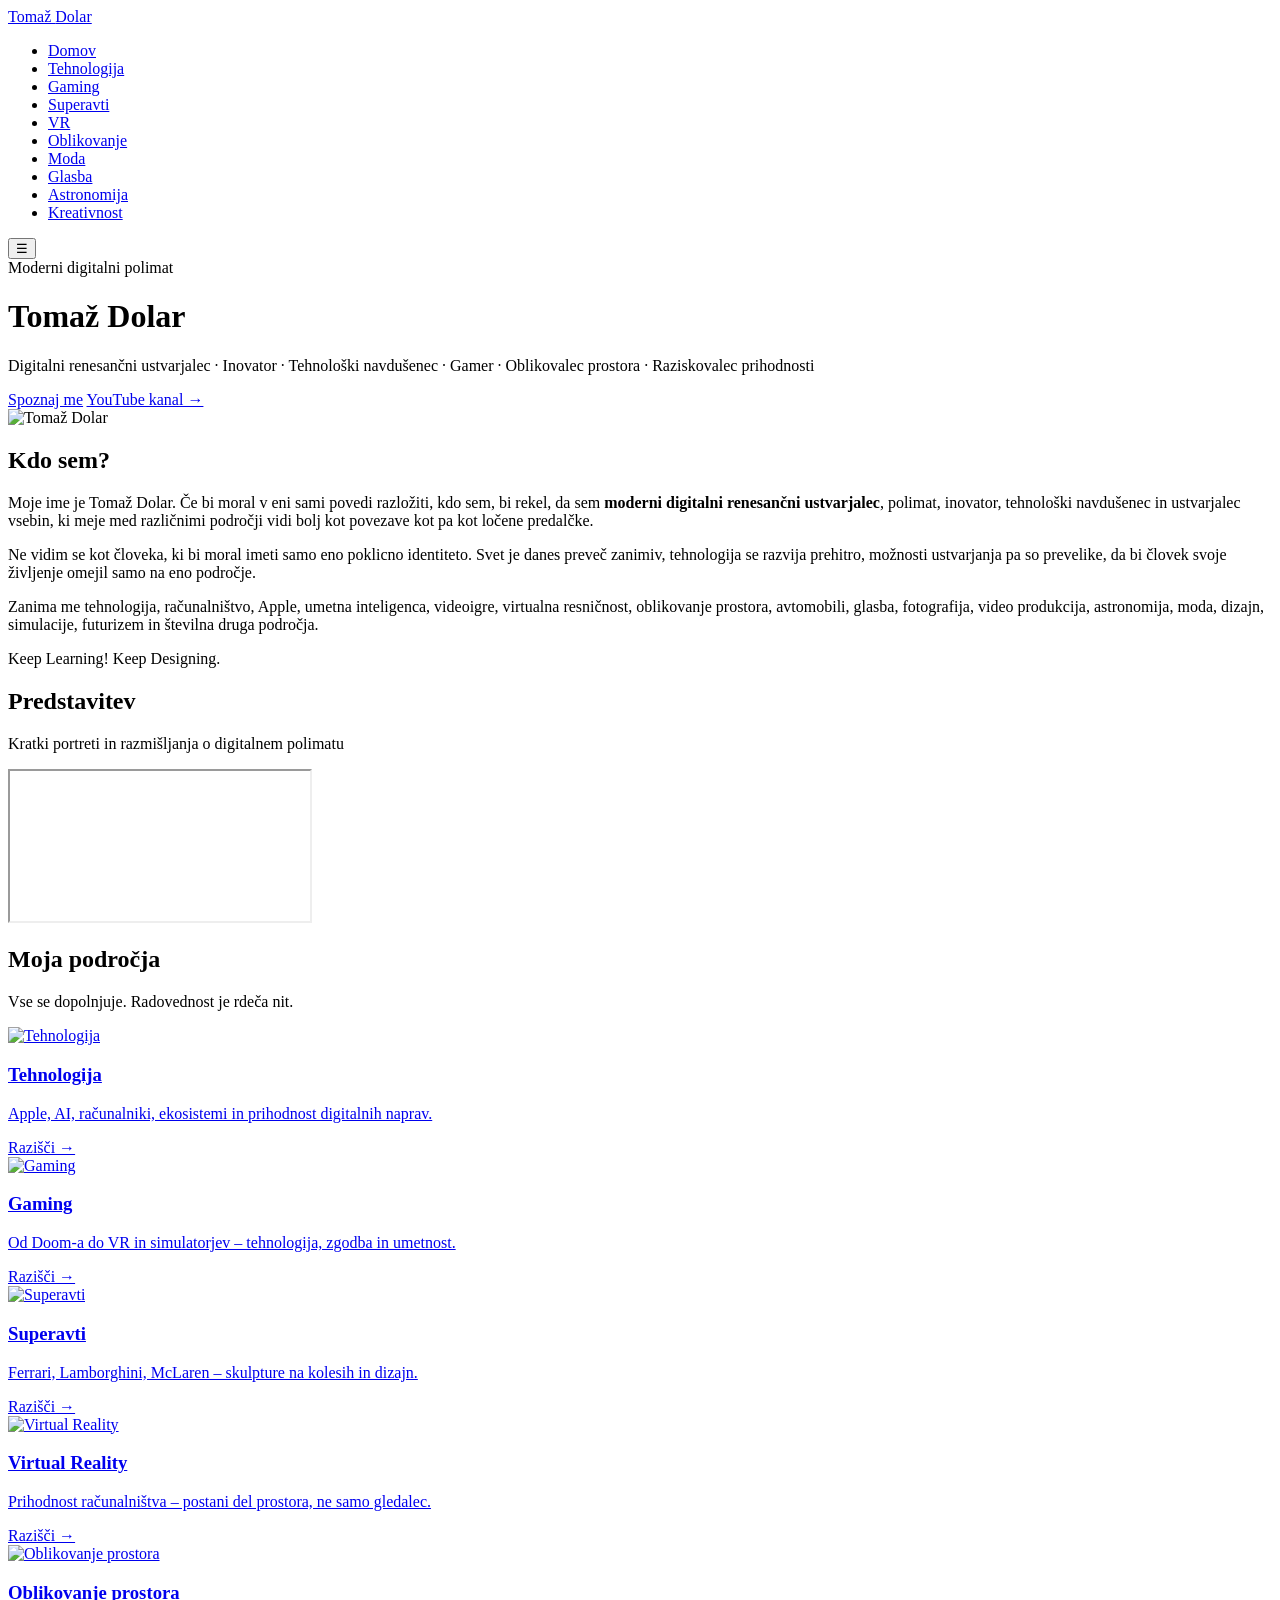
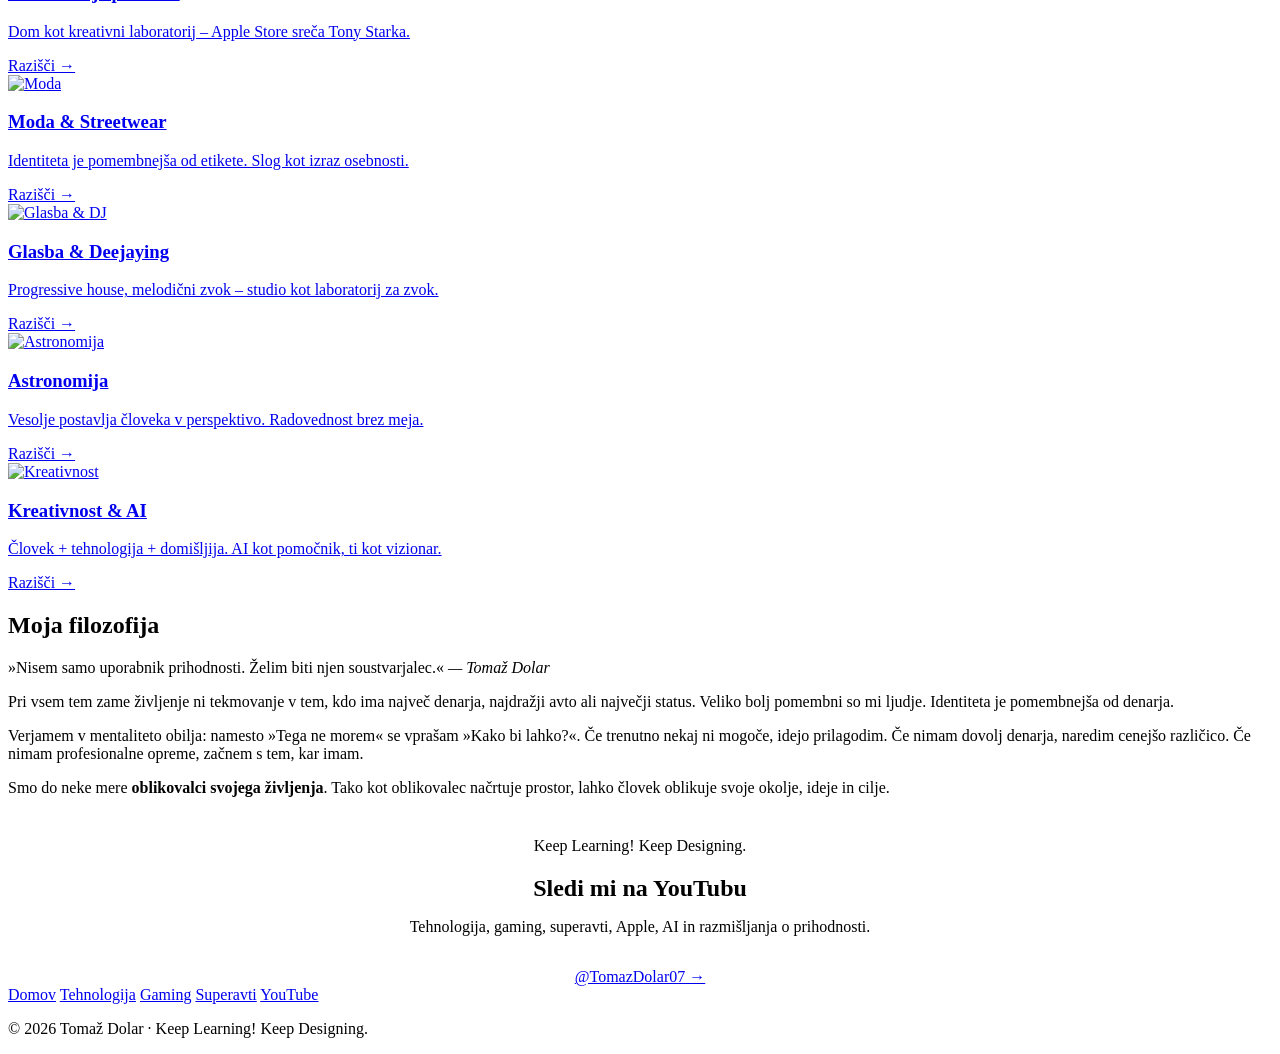
==== index.html @ 89d88f01 "Add website: index, CSS, JS, tehnologija, gaming, superavti pages" ====
<!DOCTYPE html>
<html lang="sl">
<head>
  <meta charset="UTF-8">
  <meta name="viewport" content="width=device-width, initial-scale=1.0">
  <title>Tomaž Dolar – Moderni digitalni renesančni ustvarjalec</title>
  <meta name="description" content="Tomaž Dolar – polimat, inovator, ustvarjalec vsebin, tehnološki navdušenec. Keep Learning! Keep Designing.">
  <link rel="stylesheet" href="css/style.css">
</head>
<body>
  <div class="bg-animated"></div>

  <nav class="nav">
    <a href="index.html" class="nav-logo">Tomaž <span>Dolar</span></a>
    <ul class="nav-links">
      <li><a href="index.html" class="active">Domov</a></li>
      <li><a href="pages/tehnologija.html">Tehnologija</a></li>
      <li><a href="pages/gaming.html">Gaming</a></li>
      <li><a href="pages/superavti.html">Superavti</a></li>
      <li><a href="pages/virtual-reality.html">VR</a></li>
      <li><a href="pages/oblikovanje.html">Oblikovanje</a></li>
      <li><a href="pages/moda.html">Moda</a></li>
      <li><a href="pages/glasba.html">Glasba</a></li>
      <li><a href="pages/astronomy.html">Astronomija</a></li>
      <li><a href="pages/kreativnost.html">Kreativnost</a></li>
    </ul>
    <button class="nav-toggle" aria-label="Meni">☰</button>
  </nav>

  <header class="hero">
    <div class="hero-badge">Moderni digitalni polimat</div>
    <h1>Tomaž <span class="gradient">Dolar</span></h1>
    <p class="hero-subtitle">
      Digitalni renesančni ustvarjalec · Inovator · Tehnološki navdušenec · Gamer · Oblikovalec prostora · Raziskovalec prihodnosti
    </p>
    <div class="hero-cta">
      <a href="#o-meni" class="btn btn-primary">Spoznaj me</a>
      <a href="https://www.youtube.com/@TomazDolar07" target="_blank" rel="noopener" class="btn btn-secondary">YouTube kanal →</a>
    </div>
  </header>

  <section class="section" id="o-meni">
    <div class="about-grid reveal">
      <div class="about-img-wrap">
        <img src="images/tomaz-dolar.jpg" alt="Tomaž Dolar" loading="lazy">
      </div>
      <div class="about-content">
        <h2>Kdo sem?</h2>
        <p>Moje ime je Tomaž Dolar. Če bi moral v eni sami povedi razložiti, kdo sem, bi rekel, da sem <strong>moderni digitalni renesančni ustvarjalec</strong>, polimat, inovator, tehnološki navdušenec in ustvarjalec vsebin, ki meje med različnimi področji vidi bolj kot povezave kot pa kot ločene predalčke.</p>
        <p>Ne vidim se kot človeka, ki bi moral imeti samo eno poklicno identiteto. Svet je danes preveč zanimiv, tehnologija se razvija prehitro, možnosti ustvarjanja pa so prevelike, da bi človek svoje življenje omejil samo na eno področje.</p>
        <p>Zanima me tehnologija, računalništvo, Apple, umetna inteligenca, videoigre, virtualna resničnost, oblikovanje prostora, avtomobili, glasba, fotografija, video produkcija, astronomija, moda, dizajn, simulacije, futurizem in številna druga področja.</p>
        <p class="motto">Keep Learning! Keep Designing.</p>
      </div>
    </div>
  </section>

  <section class="video-section reveal">
    <div class="section-header">
      <h2>Predstavitev</h2>
      <p>Kratki portreti in razmišljanja o digitalnem polimatu</p>
    </div>
    <div class="video-wrapper">
      <iframe src="https://www.youtube.com/embed/s7v5PznMZFY" title="Tomaž Dolar: Moderni digitalni polimat" allowfullscreen allow="accelerometer; autoplay; clipboard-write; encrypted-media; gyroscope; picture-in-picture"></iframe>
    </div>
  </section>

  <section class="section">
    <div class="section-header reveal">
      <h2>Moja področja</h2>
      <p>Vse se dopolnjuje. Radovednost je rdeča nit.</p>
    </div>
    <div class="cards-grid">
      <a href="pages/tehnologija.html" class="card reveal">
        <img class="card-img" src="https://images.unsplash.com/photo-1518770660439-4636190af475?w=600&q=80" alt="Tehnologija">
        <div class="card-body">
          <h3>Tehnologija</h3>
          <p>Apple, AI, računalniki, ekosistemi in prihodnost digitalnih naprav.</p>
          <span class="card-link">Razišči →</span>
        </div>
      </a>
      <a href="pages/gaming.html" class="card reveal">
        <img class="card-img" src="https://images.unsplash.com/photo-1542751371-adc38448a05e?w=600&q=80" alt="Gaming">
        <div class="card-body">
          <h3>Gaming</h3>
          <p>Od Doom-a do VR in simulatorjev – tehnologija, zgodba in umetnost.</p>
          <span class="card-link">Razišči →</span>
        </div>
      </a>
      <a href="pages/superavti.html" class="card reveal">
        <img class="card-img" src="https://images.unsplash.com/photo-1544636331-e26879cd4d9b?w=600&q=80" alt="Superavti">
        <div class="card-body">
          <h3>Superavti</h3>
          <p>Ferrari, Lamborghini, McLaren – skulpture na kolesih in dizajn.</p>
          <span class="card-link">Razišči →</span>
        </div>
      </a>
      <a href="pages/virtual-reality.html" class="card reveal">
        <img class="card-img" src="https://images.unsplash.com/photo-1622979135225-d2ba269cf1ac?w=600&q=80" alt="Virtual Reality">
        <div class="card-body">
          <h3>Virtual Reality</h3>
          <p>Prihodnost računalništva – postani del prostora, ne samo gledalec.</p>
          <span class="card-link">Razišči →</span>
        </div>
      </a>
      <a href="pages/oblikovanje.html" class="card reveal">
        <img class="card-img" src="https://images.unsplash.com/photo-1618221195710-dd6b41faaea6?w=600&q=80" alt="Oblikovanje prostora">
        <div class="card-body">
          <h3>Oblikovanje prostora</h3>
          <p>Dom kot kreativni laboratorij – Apple Store sreča Tony Starka.</p>
          <span class="card-link">Razišči →</span>
        </div>
      </a>
      <a href="pages/moda.html" class="card reveal">
        <img class="card-img" src="https://images.unsplash.com/photo-1445205170230-053b83016050?w=600&q=80" alt="Moda">
        <div class="card-body">
          <h3>Moda & Streetwear</h3>
          <p>Identiteta je pomembnejša od etikete. Slog kot izraz osebnosti.</p>
          <span class="card-link">Razišči →</span>
        </div>
      </a>
      <a href="pages/glasba.html" class="card reveal">
        <img class="card-img" src="https://images.unsplash.com/photo-1571330735066-03aaa9429d89?w=600&q=80" alt="Glasba & DJ">
        <div class="card-body">
          <h3>Glasba & Deejaying</h3>
          <p>Progressive house, melodični zvok – studio kot laboratorij za zvok.</p>
          <span class="card-link">Razišči →</span>
        </div>
      </a>
      <a href="pages/astronomy.html" class="card reveal">
        <img class="card-img" src="https://images.unsplash.com/photo-1462331940025-496dfbfc7564?w=600&q=80" alt="Astronomija">
        <div class="card-body">
          <h3>Astronomija</h3>
          <p>Vesolje postavlja človeka v perspektivo. Radovednost brez meja.</p>
          <span class="card-link">Razišči →</span>
        </div>
      </a>
      <a href="pages/kreativnost.html" class="card reveal">
        <img class="card-img" src="https://images.unsplash.com/photo-1558655146-d09347e92766?w=600&q=80" alt="Kreativnost">
        <div class="card-body">
          <h3>Kreativnost & AI</h3>
          <p>Človek + tehnologija + domišljija. AI kot pomočnik, ti kot vizionar.</p>
          <span class="card-link">Razišči →</span>
        </div>
      </a>
    </div>
  </section>

  <section class="section reveal">
    <div class="section-header">
      <h2>Moja filozofija</h2>
    </div>
    <div class="quote-block">
      »Nisem samo uporabnik prihodnosti. Želim biti njen soustvarjalec.«
      <cite>— Tomaž Dolar</cite>
    </div>
    <div class="content-block">
      <p>Pri vsem tem zame življenje ni tekmovanje v tem, kdo ima največ denarja, najdražji avto ali največji status. Veliko bolj pomembni so mi ljudje. Identiteta je pomembnejša od denarja.</p>
      <p>Verjamem v mentaliteto obilja: namesto »Tega ne morem« se vprašam »Kako bi lahko?«. Če trenutno nekaj ni mogoče, idejo prilagodim. Če nimam dovolj denarja, naredim cenejšo različico. Če nimam profesionalne opreme, začnem s tem, kar imam.</p>
      <p>Smo do neke mere <strong>oblikovalci svojega življenja</strong>. Tako kot oblikovalec načrtuje prostor, lahko človek oblikuje svoje okolje, ideje in cilje.</p>
      <p class="motto" style="text-align:center; margin-top:40px;">Keep Learning! Keep Designing.</p>
    </div>
  </section>

  <section class="section reveal" style="text-align:center;">
    <h2 style="margin-bottom:16px;">Sledi mi na YouTubu</h2>
    <p style="color:var(--text-secondary); margin-bottom:32px; max-width:500px; margin-left:auto; margin-right:auto;">Tehnologija, gaming, superavti, Apple, AI in razmišljanja o prihodnosti.</p>
    <a href="https://www.youtube.com/@TomazDolar07" target="_blank" rel="noopener" class="btn btn-primary">@TomazDolar07 →</a>
  </section>

  <footer class="footer">
    <div class="footer-links">
      <a href="index.html">Domov</a>
      <a href="pages/tehnologija.html">Tehnologija</a>
      <a href="pages/gaming.html">Gaming</a>
      <a href="pages/superavti.html">Superavti</a>
      <a href="https://www.youtube.com/@TomazDolar07" target="_blank">YouTube</a>
    </div>
    <p>© 2026 Tomaž Dolar · Keep Learning! Keep Designing.</p>
  </footer>

  <script src="js/main.js"></script>
</body>
</html>
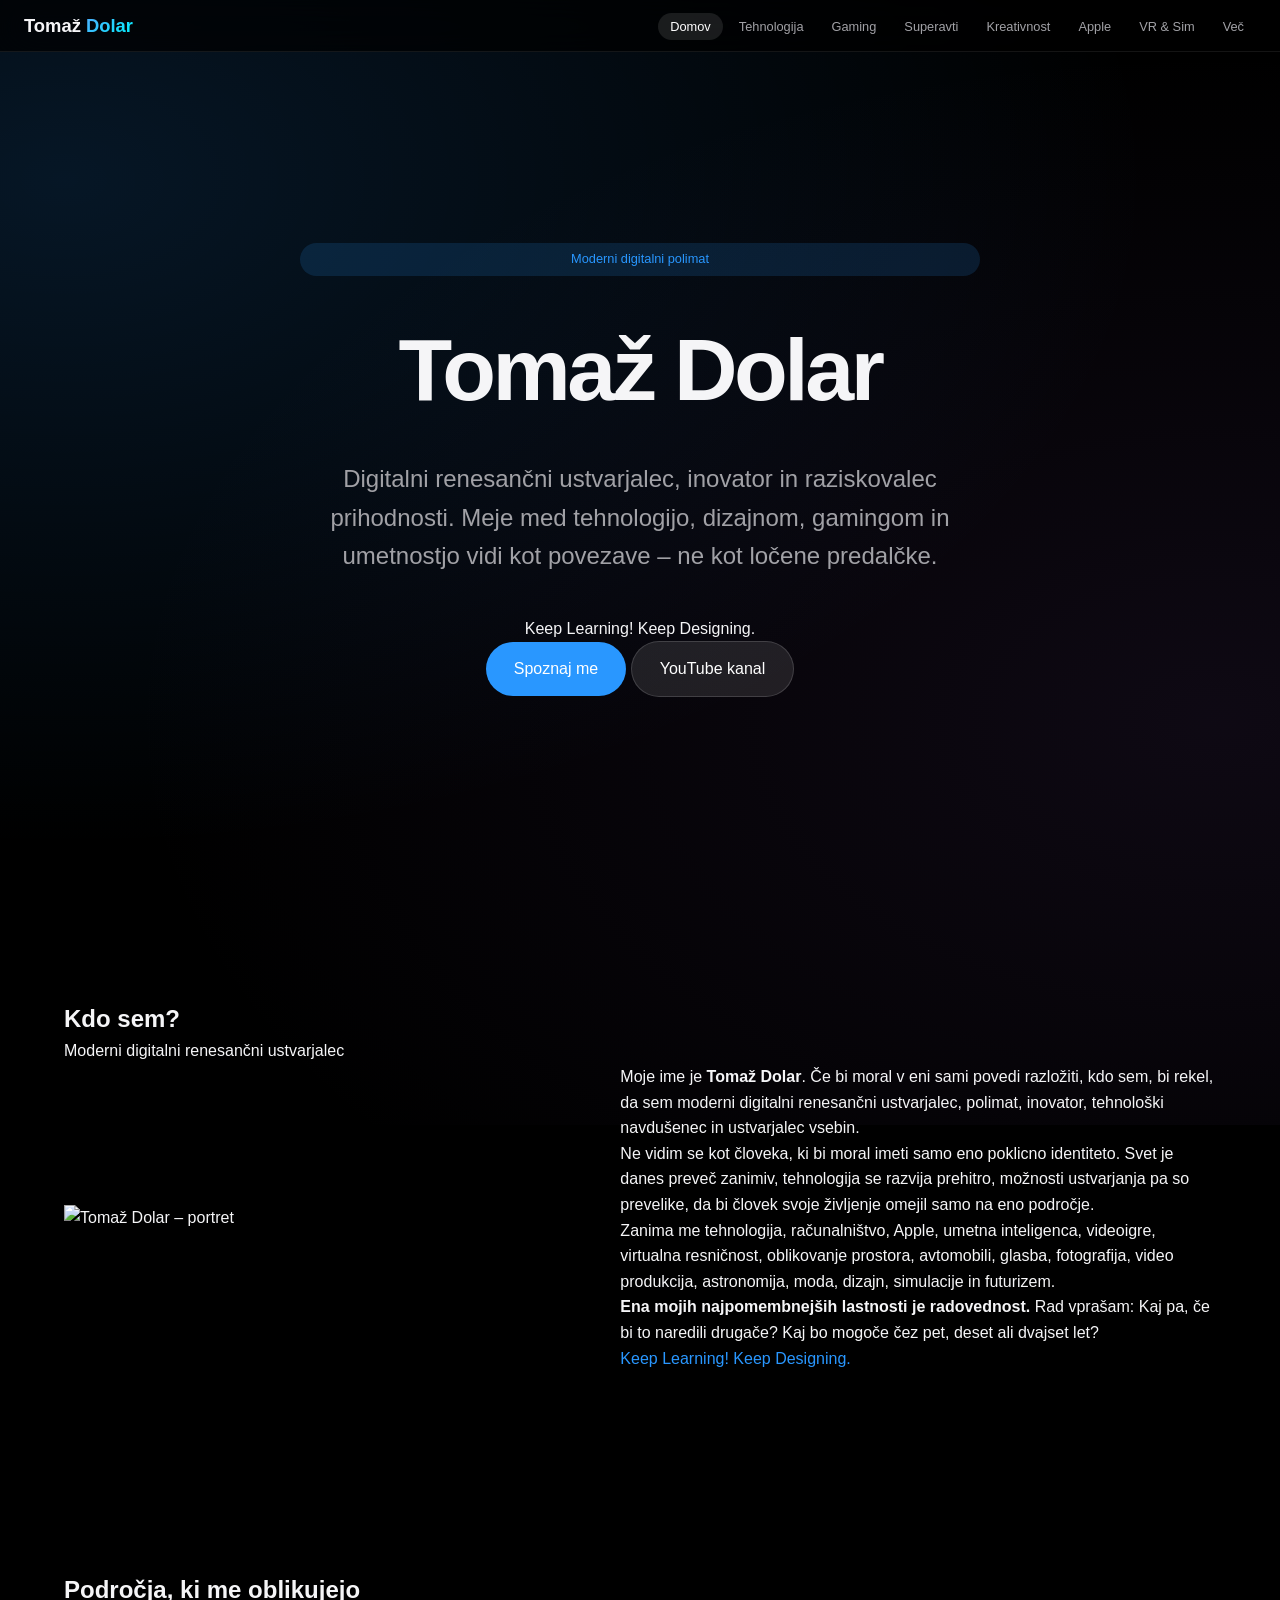
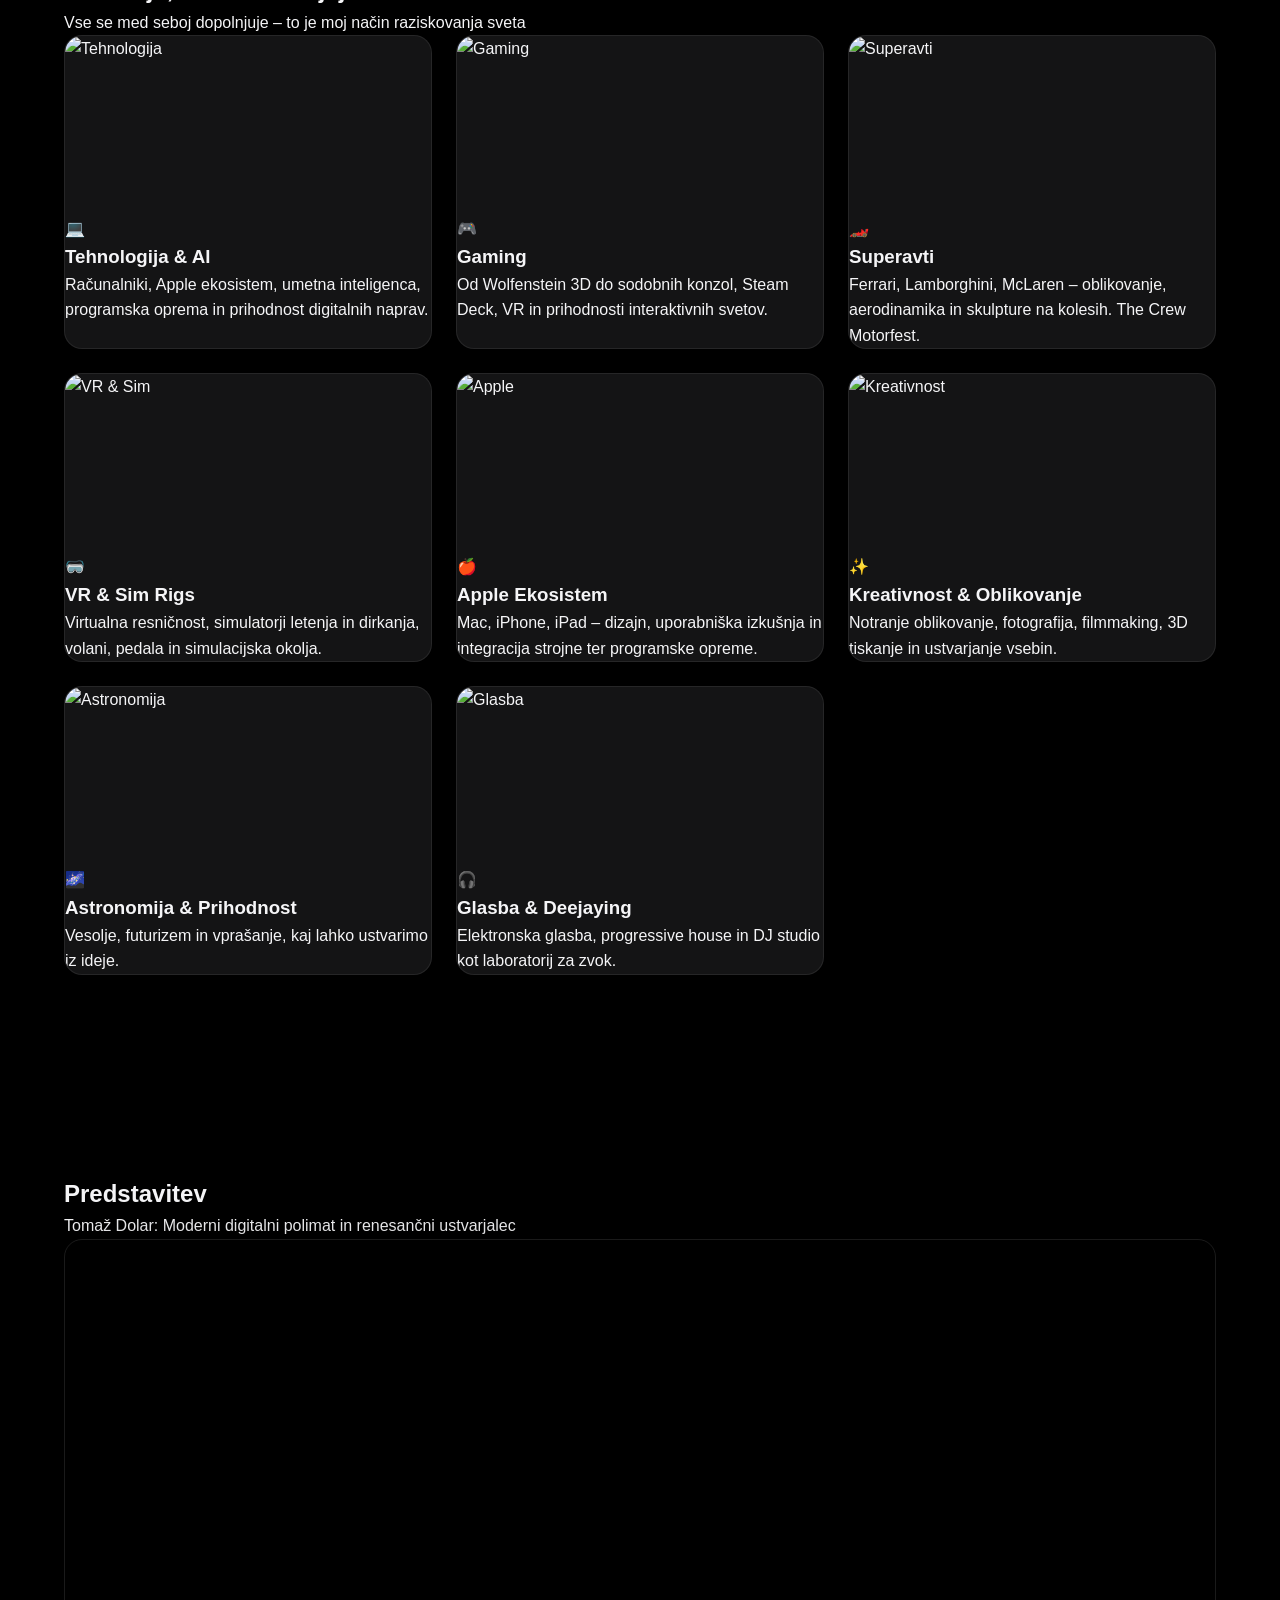
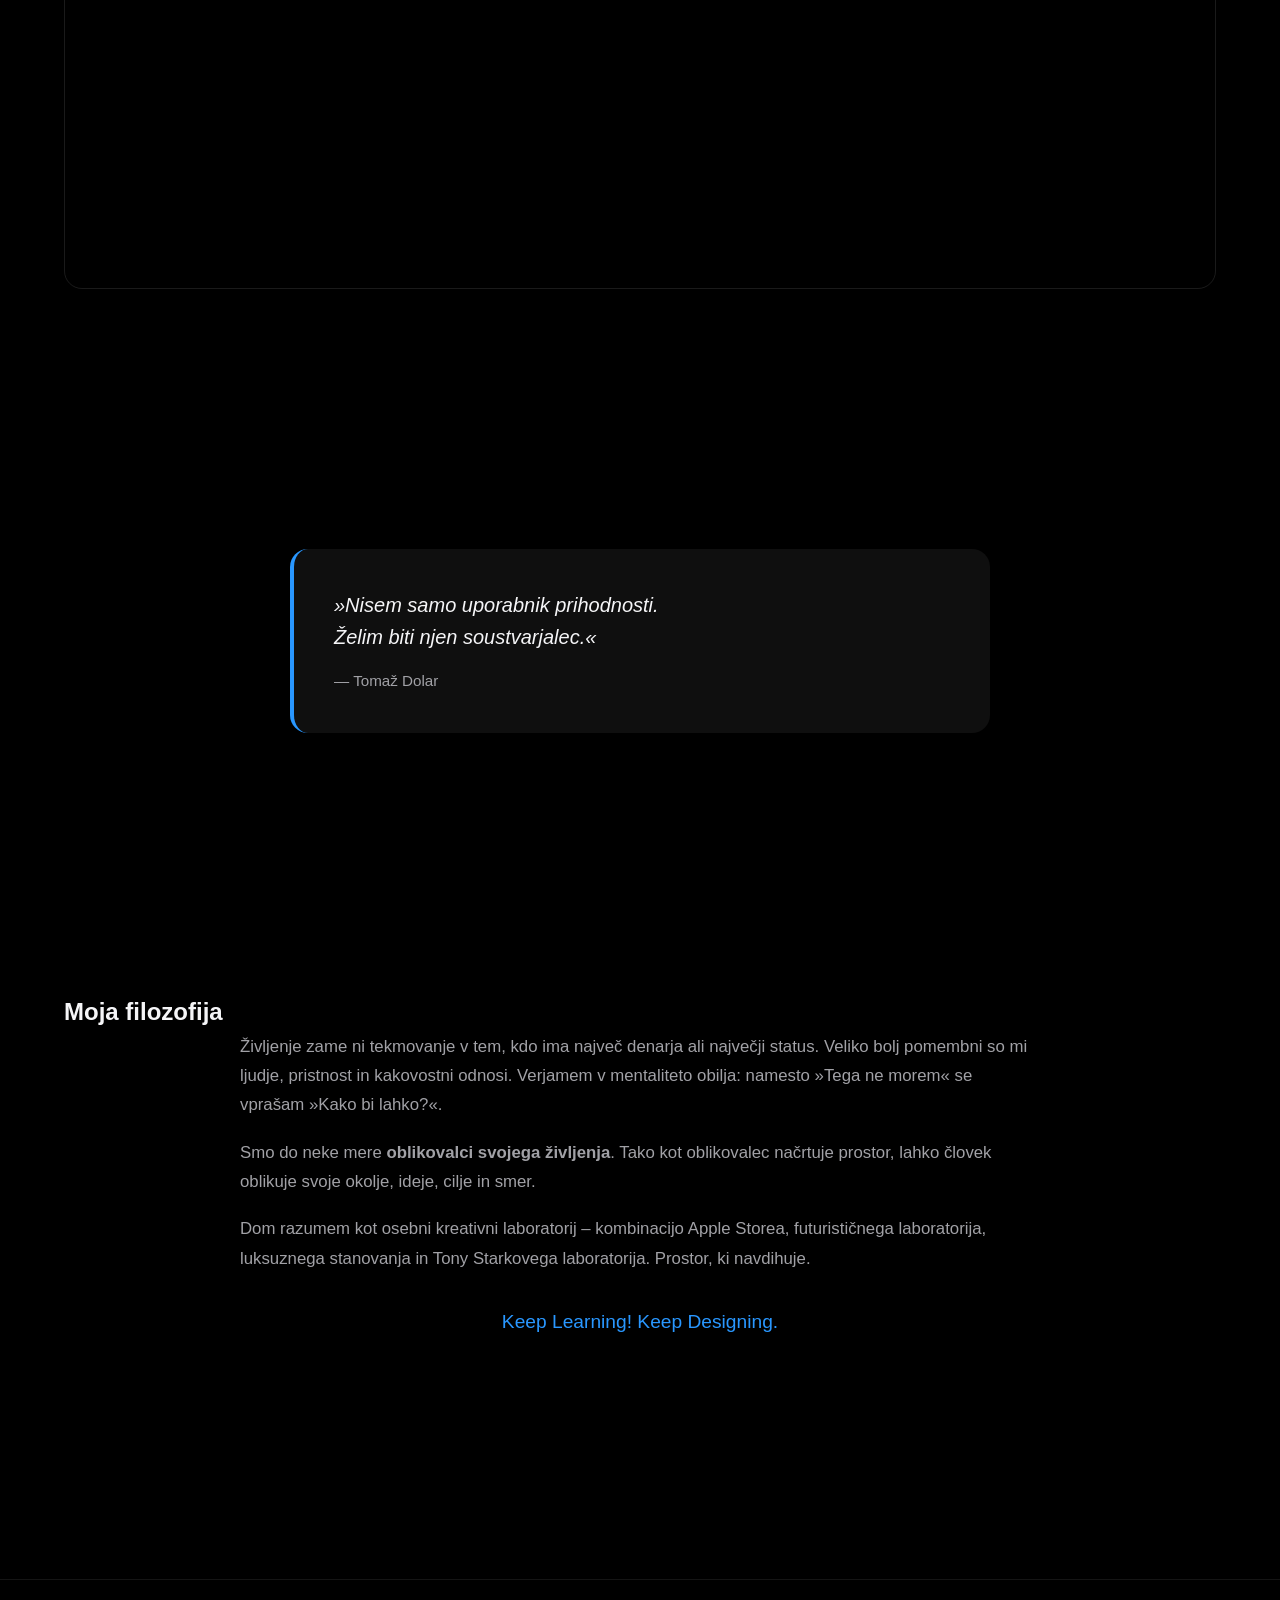
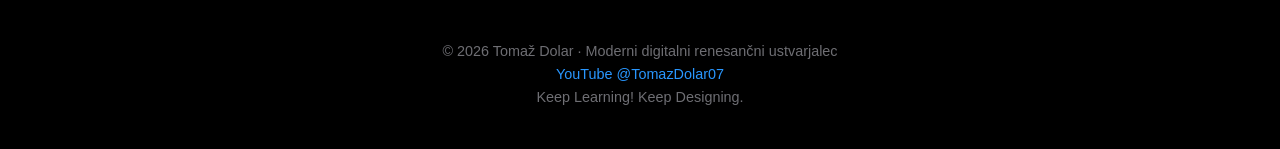
==== commit ad40f9d6: "Add Tomaž Dolar personal website – modern Apple-style multi-page site" ====
--- a/index.html
+++ b/index.html
@@ -9,175 +9,166 @@
 </head>
 <body>
   <div class="bg-animated"></div>
+  <div class="bg-particles"></div>
 
-  <nav class="nav">
+  <nav class="nav" id="nav">
     <a href="index.html" class="nav-logo">Tomaž <span>Dolar</span></a>
-    <ul class="nav-links">
+    <ul class="nav-links" id="navLinks">
       <li><a href="index.html" class="active">Domov</a></li>
       <li><a href="pages/tehnologija.html">Tehnologija</a></li>
       <li><a href="pages/gaming.html">Gaming</a></li>
       <li><a href="pages/superavti.html">Superavti</a></li>
-      <li><a href="pages/virtual-reality.html">VR</a></li>
-      <li><a href="pages/oblikovanje.html">Oblikovanje</a></li>
-      <li><a href="pages/moda.html">Moda</a></li>
-      <li><a href="pages/glasba.html">Glasba</a></li>
-      <li><a href="pages/astronomy.html">Astronomija</a></li>
       <li><a href="pages/kreativnost.html">Kreativnost</a></li>
+      <li><a href="pages/apple.html">Apple</a></li>
+      <li><a href="pages/vr-sim.html">VR & Sim</a></li>
+      <li><a href="pages/ostalo.html">Več</a></li>
     </ul>
-    <button class="nav-toggle" aria-label="Meni">☰</button>
+    <button class="nav-toggle" id="navToggle" aria-label="Meni">☰</button>
   </nav>
 
-  <header class="hero">
-    <div class="hero-badge">Moderni digitalni polimat</div>
-    <h1>Tomaž <span class="gradient">Dolar</span></h1>
-    <p class="hero-subtitle">
-      Digitalni renesančni ustvarjalec · Inovator · Tehnološki navdušenec · Gamer · Oblikovalec prostora · Raziskovalec prihodnosti
-    </p>
-    <div class="hero-cta">
-      <a href="#o-meni" class="btn btn-primary">Spoznaj me</a>
-      <a href="https://www.youtube.com/@TomazDolar07" target="_blank" rel="noopener" class="btn btn-secondary">YouTube kanal →</a>
-    </div>
-  </header>
-
-  <section class="section" id="o-meni">
-    <div class="about-grid reveal">
-      <div class="about-img-wrap">
-        <img src="images/tomaz-dolar.jpg" alt="Tomaž Dolar" loading="lazy">
-      </div>
-      <div class="about-content">
-        <h2>Kdo sem?</h2>
-        <p>Moje ime je Tomaž Dolar. Če bi moral v eni sami povedi razložiti, kdo sem, bi rekel, da sem <strong>moderni digitalni renesančni ustvarjalec</strong>, polimat, inovator, tehnološki navdušenec in ustvarjalec vsebin, ki meje med različnimi področji vidi bolj kot povezave kot pa kot ločene predalčke.</p>
-        <p>Ne vidim se kot človeka, ki bi moral imeti samo eno poklicno identiteto. Svet je danes preveč zanimiv, tehnologija se razvija prehitro, možnosti ustvarjanja pa so prevelike, da bi človek svoje življenje omejil samo na eno področje.</p>
-        <p>Zanima me tehnologija, računalništvo, Apple, umetna inteligenca, videoigre, virtualna resničnost, oblikovanje prostora, avtomobili, glasba, fotografija, video produkcija, astronomija, moda, dizajn, simulacije, futurizem in številna druga področja.</p>
-        <p class="motto">Keep Learning! Keep Designing.</p>
+  <section class="hero">
+    <div class="hero-content">
+      <div class="hero-badge">Moderni digitalni polimat</div>
+      <h1>Tomaž Dolar</h1>
+      <p class="hero-subtitle">
+        Digitalni renesančni ustvarjalec, inovator in raziskovalec prihodnosti.
+        Meje med tehnologijo, dizajnom, gamingom in umetnostjo vidi kot povezave – ne kot ločene predalčke.
+      </p>
+      <p class="hero-moto">Keep Learning! Keep Designing.</p>
+      <div class="btn-group">
+        <a href="#kdo-sem" class="btn btn-primary">Spoznaj me</a>
+        <a href="https://www.youtube.com/@TomazDolar07" target="_blank" rel="noopener" class="btn btn-secondary">YouTube kanal</a>
       </div>
     </div>
   </section>
 
-  <section class="video-section reveal">
-    <div class="section-header">
-      <h2>Predstavitev</h2>
-      <p>Kratki portreti in razmišljanja o digitalnem polimatu</p>
-    </div>
-    <div class="video-wrapper">
-      <iframe src="https://www.youtube.com/embed/s7v5PznMZFY" title="Tomaž Dolar: Moderni digitalni polimat" allowfullscreen allow="accelerometer; autoplay; clipboard-write; encrypted-media; gyroscope; picture-in-picture"></iframe>
+  <section class="section" id="kdo-sem">
+    <h2 class="section-title fade-in">Kdo sem?</h2>
+    <p class="section-subtitle fade-in">Moderni digitalni renesančni ustvarjalec</p>
+
+    <div class="about-grid fade-in">
+      <div class="about-image">
+        <img src="https://images.unsplash.com/photo-1507003211169-0a1dd7228f2d?w=800&q=80" alt="Tomaž Dolar – portret" loading="lazy">
+      </div>
+      <div class="about-text">
+        <p>
+          Moje ime je <strong>Tomaž Dolar</strong>. Če bi moral v eni sami povedi razložiti, kdo sem, bi rekel, da sem moderni digitalni renesančni ustvarjalec, polimat, inovator, tehnološki navdušenec in ustvarjalec vsebin.
+        </p>
+        <p>
+          Ne vidim se kot človeka, ki bi moral imeti samo eno poklicno identiteto. Svet je danes preveč zanimiv, tehnologija se razvija prehitro, možnosti ustvarjanja pa so prevelike, da bi človek svoje življenje omejil samo na eno področje.
+        </p>
+        <p>
+          Zanima me tehnologija, računalništvo, Apple, umetna inteligenca, videoigre, virtualna resničnost, oblikovanje prostora, avtomobili, glasba, fotografija, video produkcija, astronomija, moda, dizajn, simulacije in futurizem.
+        </p>
+        <p>
+          <strong>Ena mojih najpomembnejših lastnosti je radovednost.</strong> Rad vprašam: Kaj pa, če bi to naredili drugače? Kaj bo mogoče čez pet, deset ali dvajset let?
+        </p>
+        <p style="color: var(--accent); font-weight: 500;">Keep Learning! Keep Designing.</p>
+      </div>
     </div>
   </section>
 
   <section class="section">
-    <div class="section-header reveal">
-      <h2>Moja področja</h2>
-      <p>Vse se dopolnjuje. Radovednost je rdeča nit.</p>
-    </div>
+    <h2 class="section-title fade-in">Področja, ki me oblikujejo</h2>
+    <p class="section-subtitle fade-in">Vse se med seboj dopolnjuje – to je moj način raziskovanja sveta</p>
+
     <div class="cards-grid">
-      <a href="pages/tehnologija.html" class="card reveal">
-        <img class="card-img" src="https://images.unsplash.com/photo-1518770660439-4636190af475?w=600&q=80" alt="Tehnologija">
-        <div class="card-body">
-          <h3>Tehnologija</h3>
-          <p>Apple, AI, računalniki, ekosistemi in prihodnost digitalnih naprav.</p>
-          <span class="card-link">Razišči →</span>
-        </div>
+      <a href="pages/tehnologija.html" class="card fade-in">
+        <img class="card-img" src="https://images.unsplash.com/photo-1518770660439-4636190af475?w=600&q=80" alt="Tehnologija" loading="lazy">
+        <span class="card-icon">💻</span>
+        <h3>Tehnologija & AI</h3>
+        <p>Računalniki, Apple ekosistem, umetna inteligenca, programska oprema in prihodnost digitalnih naprav.</p>
       </a>
-      <a href="pages/gaming.html" class="card reveal">
-        <img class="card-img" src="https://images.unsplash.com/photo-1542751371-adc38448a05e?w=600&q=80" alt="Gaming">
-        <div class="card-body">
-          <h3>Gaming</h3>
-          <p>Od Doom-a do VR in simulatorjev – tehnologija, zgodba in umetnost.</p>
-          <span class="card-link">Razišči →</span>
-        </div>
+      <a href="pages/gaming.html" class="card fade-in">
+        <img class="card-img" src="https://images.unsplash.com/photo-1542751371-adc38448a05e?w=600&q=80" alt="Gaming" loading="lazy">
+        <span class="card-icon">🎮</span>
+        <h3>Gaming</h3>
+        <p>Od Wolfenstein 3D do sodobnih konzol, Steam Deck, VR in prihodnosti interaktivnih svetov.</p>
       </a>
-      <a href="pages/superavti.html" class="card reveal">
-        <img class="card-img" src="https://images.unsplash.com/photo-1544636331-e26879cd4d9b?w=600&q=80" alt="Superavti">
-        <div class="card-body">
-          <h3>Superavti</h3>
-          <p>Ferrari, Lamborghini, McLaren – skulpture na kolesih in dizajn.</p>
-          <span class="card-link">Razišči →</span>
-        </div>
+      <a href="pages/superavti.html" class="card fade-in">
+        <img class="card-img" src="https://images.unsplash.com/photo-1544636331-e26879cd4d9b?w=600&q=80" alt="Superavti" loading="lazy">
+        <span class="card-icon">🏎️</span>
+        <h3>Superavti</h3>
+        <p>Ferrari, Lamborghini, McLaren – oblikovanje, aerodinamika in skulpture na kolesih. The Crew Motorfest.</p>
       </a>
-      <a href="pages/virtual-reality.html" class="card reveal">
-        <img class="card-img" src="https://images.unsplash.com/photo-1622979135225-d2ba269cf1ac?w=600&q=80" alt="Virtual Reality">
-        <div class="card-body">
-          <h3>Virtual Reality</h3>
-          <p>Prihodnost računalništva – postani del prostora, ne samo gledalec.</p>
-          <span class="card-link">Razišči →</span>
-        </div>
+      <a href="pages/vr-sim.html" class="card fade-in">
+        <img class="card-img" src="https://images.unsplash.com/photo-1622979135225-d2ba269cf1ac?w=600&q=80" alt="VR & Sim" loading="lazy">
+        <span class="card-icon">🥽</span>
+        <h3>VR & Sim Rigs</h3>
+        <p>Virtualna resničnost, simulatorji letenja in dirkanja, volani, pedala in simulacijska okolja.</p>
       </a>
-      <a href="pages/oblikovanje.html" class="card reveal">
-        <img class="card-img" src="https://images.unsplash.com/photo-1618221195710-dd6b41faaea6?w=600&q=80" alt="Oblikovanje prostora">
-        <div class="card-body">
-          <h3>Oblikovanje prostora</h3>
-          <p>Dom kot kreativni laboratorij – Apple Store sreča Tony Starka.</p>
-          <span class="card-link">Razišči →</span>
-        </div>
+      <a href="pages/apple.html" class="card fade-in">
+        <img class="card-img" src="https://images.unsplash.com/photo-1517336714731-489689fd1ca8?w=600&q=80" alt="Apple" loading="lazy">
+        <span class="card-icon">🍎</span>
+        <h3>Apple Ekosistem</h3>
+        <p>Mac, iPhone, iPad – dizajn, uporabniška izkušnja in integracija strojne ter programske opreme.</p>
       </a>
-      <a href="pages/moda.html" class="card reveal">
-        <img class="card-img" src="https://images.unsplash.com/photo-1445205170230-053b83016050?w=600&q=80" alt="Moda">
-        <div class="card-body">
-          <h3>Moda & Streetwear</h3>
-          <p>Identiteta je pomembnejša od etikete. Slog kot izraz osebnosti.</p>
-          <span class="card-link">Razišči →</span>
-        </div>
+      <a href="pages/kreativnost.html" class="card fade-in">
+        <img class="card-img" src="https://images.unsplash.com/photo-1558655146-d09347e92766?w=600&q=80" alt="Kreativnost" loading="lazy">
+        <span class="card-icon">✨</span>
+        <h3>Kreativnost & Oblikovanje</h3>
+        <p>Notranje oblikovanje, fotografija, filmmaking, 3D tiskanje in ustvarjanje vsebin.</p>
       </a>
-      <a href="pages/glasba.html" class="card reveal">
-        <img class="card-img" src="https://images.unsplash.com/photo-1571330735066-03aaa9429d89?w=600&q=80" alt="Glasba & DJ">
-        <div class="card-body">
-          <h3>Glasba & Deejaying</h3>
-          <p>Progressive house, melodični zvok – studio kot laboratorij za zvok.</p>
-          <span class="card-link">Razišči →</span>
-        </div>
+      <a href="pages/ostalo.html" class="card fade-in">
+        <img class="card-img" src="https://images.unsplash.com/photo-1446776877081-d282a0f896e2?w=600&q=80" alt="Astronomija" loading="lazy">
+        <span class="card-icon">🌌</span>
+        <h3>Astronomija & Prihodnost</h3>
+        <p>Vesolje, futurizem in vprašanje, kaj lahko ustvarimo iz ideje.</p>
       </a>
-      <a href="pages/astronomy.html" class="card reveal">
-        <img class="card-img" src="https://images.unsplash.com/photo-1462331940025-496dfbfc7564?w=600&q=80" alt="Astronomija">
-        <div class="card-body">
-          <h3>Astronomija</h3>
-          <p>Vesolje postavlja človeka v perspektivo. Radovednost brez meja.</p>
-          <span class="card-link">Razišči →</span>
-        </div>
-      </a>
-      <a href="pages/kreativnost.html" class="card reveal">
-        <img class="card-img" src="https://images.unsplash.com/photo-1558655146-d09347e92766?w=600&q=80" alt="Kreativnost">
-        <div class="card-body">
-          <h3>Kreativnost & AI</h3>
-          <p>Človek + tehnologija + domišljija. AI kot pomočnik, ti kot vizionar.</p>
-          <span class="card-link">Razišči →</span>
-        </div>
+      <a href="pages/ostalo.html#glasba" class="card fade-in">
+        <img class="card-img" src="https://images.unsplash.com/photo-1571330735066-03aaa9429d89?w=600&q=80" alt="Glasba" loading="lazy">
+        <span class="card-icon">🎧</span>
+        <h3>Glasba & Deejaying</h3>
+        <p>Elektronska glasba, progressive house in DJ studio kot laboratorij za zvok.</p>
       </a>
     </div>
   </section>
 
-  <section class="section reveal">
-    <div class="section-header">
-      <h2>Moja filozofija</h2>
-    </div>
-    <div class="quote-block">
-      »Nisem samo uporabnik prihodnosti. Želim biti njen soustvarjalec.«
-      <cite>— Tomaž Dolar</cite>
-    </div>
-    <div class="content-block">
-      <p>Pri vsem tem zame življenje ni tekmovanje v tem, kdo ima največ denarja, najdražji avto ali največji status. Veliko bolj pomembni so mi ljudje. Identiteta je pomembnejša od denarja.</p>
-      <p>Verjamem v mentaliteto obilja: namesto »Tega ne morem« se vprašam »Kako bi lahko?«. Če trenutno nekaj ni mogoče, idejo prilagodim. Če nimam dovolj denarja, naredim cenejšo različico. Če nimam profesionalne opreme, začnem s tem, kar imam.</p>
-      <p>Smo do neke mere <strong>oblikovalci svojega življenja</strong>. Tako kot oblikovalec načrtuje prostor, lahko človek oblikuje svoje okolje, ideje in cilje.</p>
-      <p class="motto" style="text-align:center; margin-top:40px;">Keep Learning! Keep Designing.</p>
+  <section class="section">
+    <h2 class="section-title fade-in">Predstavitev</h2>
+    <p class="section-subtitle fade-in">Tomaž Dolar: Moderni digitalni polimat in renesančni ustvarjalec</p>
+    <div class="video-wrapper fade-in">
+      <iframe src="https://www.youtube.com/embed/s7v5PznMZFY" title="Tomaž Dolar predstavitev" allowfullscreen allow="accelerometer; autoplay; clipboard-write; encrypted-media; gyroscope; picture-in-picture"></iframe>
     </div>
   </section>
 
-  <section class="section reveal" style="text-align:center;">
-    <h2 style="margin-bottom:16px;">Sledi mi na YouTubu</h2>
-    <p style="color:var(--text-secondary); margin-bottom:32px; max-width:500px; margin-left:auto; margin-right:auto;">Tehnologija, gaming, superavti, Apple, AI in razmišljanja o prihodnosti.</p>
-    <a href="https://www.youtube.com/@TomazDolar07" target="_blank" rel="noopener" class="btn btn-primary">@TomazDolar07 →</a>
+  <section class="section">
+    <div class="quote-block fade-in">
+      <blockquote>
+        »Nisem samo uporabnik prihodnosti.<br>Želim biti njen soustvarjalec.«
+      </blockquote>
+      <cite>— Tomaž Dolar</cite>
+    </div>
+  </section>
+
+  <section class="section">
+    <h2 class="section-title fade-in">Moja filozofija</h2>
+    <div class="content-block fade-in">
+      <p>
+        Življenje zame ni tekmovanje v tem, kdo ima največ denarja ali največji status.
+        Veliko bolj pomembni so mi ljudje, pristnost in kakovostni odnosi.
+        Verjamem v mentaliteto obilja: namesto »Tega ne morem« se vprašam »Kako bi lahko?«.
+      </p>
+      <p>
+        Smo do neke mere <strong>oblikovalci svojega življenja</strong>. Tako kot oblikovalec načrtuje prostor,
+        lahko človek oblikuje svoje okolje, ideje, cilje in smer.
+      </p>
+      <p>
+        Dom razumem kot osebni kreativni laboratorij – kombinacijo Apple Storea, futurističnega laboratorija,
+        luksuznega stanovanja in Tony Starkovega laboratorija. Prostor, ki navdihuje.
+      </p>
+      <p style="text-align:center; margin-top:2rem; color:var(--accent); font-size:1.2rem; font-weight:500;">
+        Keep Learning! Keep Designing.
+      </p>
+    </div>
   </section>
 
   <footer class="footer">
-    <div class="footer-links">
-      <a href="index.html">Domov</a>
-      <a href="pages/tehnologija.html">Tehnologija</a>
-      <a href="pages/gaming.html">Gaming</a>
-      <a href="pages/superavti.html">Superavti</a>
-      <a href="https://www.youtube.com/@TomazDolar07" target="_blank">YouTube</a>
-    </div>
-    <p>© 2026 Tomaž Dolar · Keep Learning! Keep Designing.</p>
+    <p>© 2026 Tomaž Dolar · Moderni digitalni renesančni ustvarjalec</p>
+    <p><a href="https://www.youtube.com/@TomazDolar07" target="_blank" rel="noopener">YouTube @TomazDolar07</a></p>
+    <p class="footer-moto">Keep Learning! Keep Designing.</p>
   </footer>
 
   <script src="js/main.js"></script>
 </body>
-</html>+</html>
--- a/css/style.css
+++ b/css/style.css
@@ -0,0 +1,18 @@
+:root{--bg-primary:#000;--bg-secondary:#0a0a0a;--bg-card:rgba(28,28,30,.72);--bg-glass:rgba(255,255,255,.06);--text-primary:#f5f5f7;--text-secondary:#a1a1a6;--text-tertiary:#6e6e73;--accent:#2997ff;--accent-hover:#0071e3;--gradient-3:linear-gradient(135deg,#4facfe,#00f2fe);--radius:18px;--radius-sm:12px;--shadow:0 20px 60px rgba(0,0,0,.5);--transition:all .4s cubic-bezier(.25,.1,.25,1);--font:-apple-system,BlinkMacSystemFont,"SF Pro Display","Segoe UI",Roboto,Helvetica,Arial,sans-serif}
+*{margin:0;padding:0;box-sizing:border-box}html{scroll-behavior:smooth}body{font-family:var(--font);background:#000;color:var(--text-primary);line-height:1.6;-webkit-font-smoothing:antialiased}
+.bg-animated{position:fixed;inset:0;z-index:-2;background:#000}.bg-animated::before{content:"";position:absolute;width:150%;height:150%;top:-25%;left:-25%;background:radial-gradient(ellipse at 20% 30%,rgba(41,151,255,.15),transparent 50%),radial-gradient(ellipse at 80% 70%,rgba(118,75,162,.12),transparent 50%);animation:bgMove 25s ease-in-out infinite alternate}@keyframes bgMove{0%{transform:translate(0,0)}100%{transform:translate(3%,-4%)}}
+.nav{position:fixed;top:0;left:0;right:0;z-index:1000;padding:0 24px;height:52px;display:flex;align-items:center;justify-content:space-between;background:rgba(0,0,0,.72);backdrop-filter:blur(20px);border-bottom:1px solid rgba(255,255,255,.08)}.nav-logo{font-size:1.15rem;font-weight:600;color:#f5f5f7;text-decoration:none}.nav-logo span{background:var(--gradient-3);-webkit-background-clip:text;-webkit-text-fill-color:transparent}.nav-links{display:flex;gap:4px;list-style:none}.nav-links a{color:var(--text-secondary);text-decoration:none;font-size:.8rem;padding:6px 12px;border-radius:980px}.nav-links a:hover,.nav-links a.active{color:#fff;background:rgba(255,255,255,.1)}.nav-toggle{display:none;background:none;border:none;color:#fff;font-size:1.4rem}
+.hero{min-height:100vh;display:flex;flex-direction:column;justify-content:center;align-items:center;text-align:center;padding:120px 24px 80px}.hero-badge{padding:6px 16px;border-radius:980px;background:rgba(41,151,255,.15);color:var(--accent);font-size:.8rem;margin-bottom:24px}.hero h1{font-size:clamp(2.8rem,8vw,5.5rem);font-weight:700;letter-spacing:-.04em;margin-bottom:20px}.hero h1 .gradient{background:linear-gradient(90deg,#2997ff,#a855f7,#ec4899);-webkit-background-clip:text;-webkit-text-fill-color:transparent}.hero-subtitle{font-size:clamp(1.1rem,2.5vw,1.5rem);color:var(--text-secondary);max-width:680px;margin:0 auto 40px}.hero-cta{display:flex;gap:16px;flex-wrap:wrap;justify-content:center}
+.btn{display:inline-flex;align-items:center;padding:14px 28px;border-radius:980px;font-size:1rem;font-weight:500;text-decoration:none;transition:var(--transition);border:none;cursor:pointer}.btn-primary{background:var(--accent);color:#fff}.btn-primary:hover{background:var(--accent-hover);transform:scale(1.03)}.btn-secondary{background:rgba(255,255,255,.1);color:#fff;border:1px solid rgba(255,255,255,.15)}
+.section{padding:100px 24px;max-width:1200px;margin:0 auto}.section-header{text-align:center;margin-bottom:60px}.section-header h2{font-size:clamp(2rem,5vw,3.2rem);font-weight:700;margin-bottom:16px}.section-header p{font-size:1.2rem;color:var(--text-secondary);max-width:640px;margin:0 auto}
+.cards-grid{display:grid;grid-template-columns:repeat(auto-fill,minmax(280px,1fr));gap:24px}.card{background:var(--bg-card);border-radius:var(--radius);overflow:hidden;border:1px solid rgba(255,255,255,.08);transition:var(--transition);text-decoration:none;color:inherit}.card:hover{transform:translateY(-8px);border-color:rgba(255,255,255,.18);box-shadow:var(--shadow)}.card-img{width:100%;height:180px;object-fit:cover;display:block}.card-body{padding:24px}.card-body h3{font-size:1.25rem;font-weight:600;margin-bottom:8px;color:#f5f5f7}.card-body p{color:var(--text-secondary);font-size:.95rem}.card-link{display:inline-block;margin-top:16px;color:var(--accent);font-size:.9rem}
+.about-grid{display:grid;grid-template-columns:1fr 1.2fr;gap:60px;align-items:center}.about-img-wrap{border-radius:24px;overflow:hidden;aspect-ratio:9/16;max-height:640px;background:var(--bg-secondary);box-shadow:0 24px 80px rgba(0,0,0,.45)}.about-img-wrap img{width:100%;height:100%;object-fit:cover;object-position:center top}.about-content h2{font-size:clamp(1.8rem,4vw,2.6rem);font-weight:700;margin-bottom:20px}.about-content p{color:var(--text-secondary);font-size:1.05rem;margin-bottom:16px;line-height:1.7}.motto{font-size:1.3rem;font-weight:600;background:var(--gradient-3);-webkit-background-clip:text;-webkit-text-fill-color:transparent;margin-top:24px}
+.video-section{padding:80px 24px;max-width:1000px;margin:0 auto}.video-wrapper{position:relative;padding-bottom:56.25%;height:0;border-radius:var(--radius);overflow:hidden;box-shadow:var(--shadow);border:1px solid rgba(255,255,255,.1)}.video-wrapper iframe{position:absolute;inset:0;width:100%;height:100%;border:0}
+.gallery{display:grid;grid-template-columns:repeat(auto-fill,minmax(220px,1fr));gap:16px;margin-top:40px}.gallery img{width:100%;height:200px;object-fit:cover;border-radius:var(--radius-sm);transition:var(--transition)}.gallery img:hover{transform:scale(1.04)}
+.content-block{max-width:800px;margin:0 auto 60px}.content-block h3{font-size:1.6rem;font-weight:600;margin:40px 0 16px}.content-block p{color:var(--text-secondary);font-size:1.05rem;line-height:1.75;margin-bottom:18px}
+.footer{padding:60px 24px 40px;text-align:center;border-top:1px solid rgba(255,255,255,.08);margin-top:80px}.footer p{color:var(--text-tertiary);font-size:.9rem}.footer a{color:var(--accent);text-decoration:none}.footer-links{display:flex;gap:24px;justify-content:center;margin-bottom:24px;flex-wrap:wrap}.footer-links a{color:var(--text-secondary);font-size:.9rem}
+.page-hero{padding:140px 24px 60px;text-align:center}.page-hero h1{font-size:clamp(2.2rem,6vw,3.8rem);font-weight:700;margin-bottom:16px}.page-hero p{font-size:1.2rem;color:var(--text-secondary);max-width:600px;margin:0 auto}
+.quote-block{max-width:700px;margin:60px auto;padding:40px;background:var(--bg-glass);border-radius:var(--radius);border-left:4px solid var(--accent);font-size:1.25rem;font-style:italic;line-height:1.6}.quote-block cite{display:block;margin-top:16px;font-size:.95rem;font-style:normal;color:var(--text-secondary)}
+.reveal{opacity:0;transform:translateY(40px);transition:opacity .8s ease,transform .8s ease}.reveal.visible{opacity:1;transform:translateY(0)}
+@media(max-width:900px){.about-grid{grid-template-columns:1fr}.nav-links{display:none}.nav-toggle{display:block}.nav-links.open{display:flex;flex-direction:column;position:absolute;top:52px;left:0;right:0;background:rgba(0,0,0,.95);padding:20px;gap:8px}}
+@media(max-width:600px){.hero{padding:100px 16px 60px}.section{padding:60px 16px}.cards-grid{grid-template-columns:1fr}}
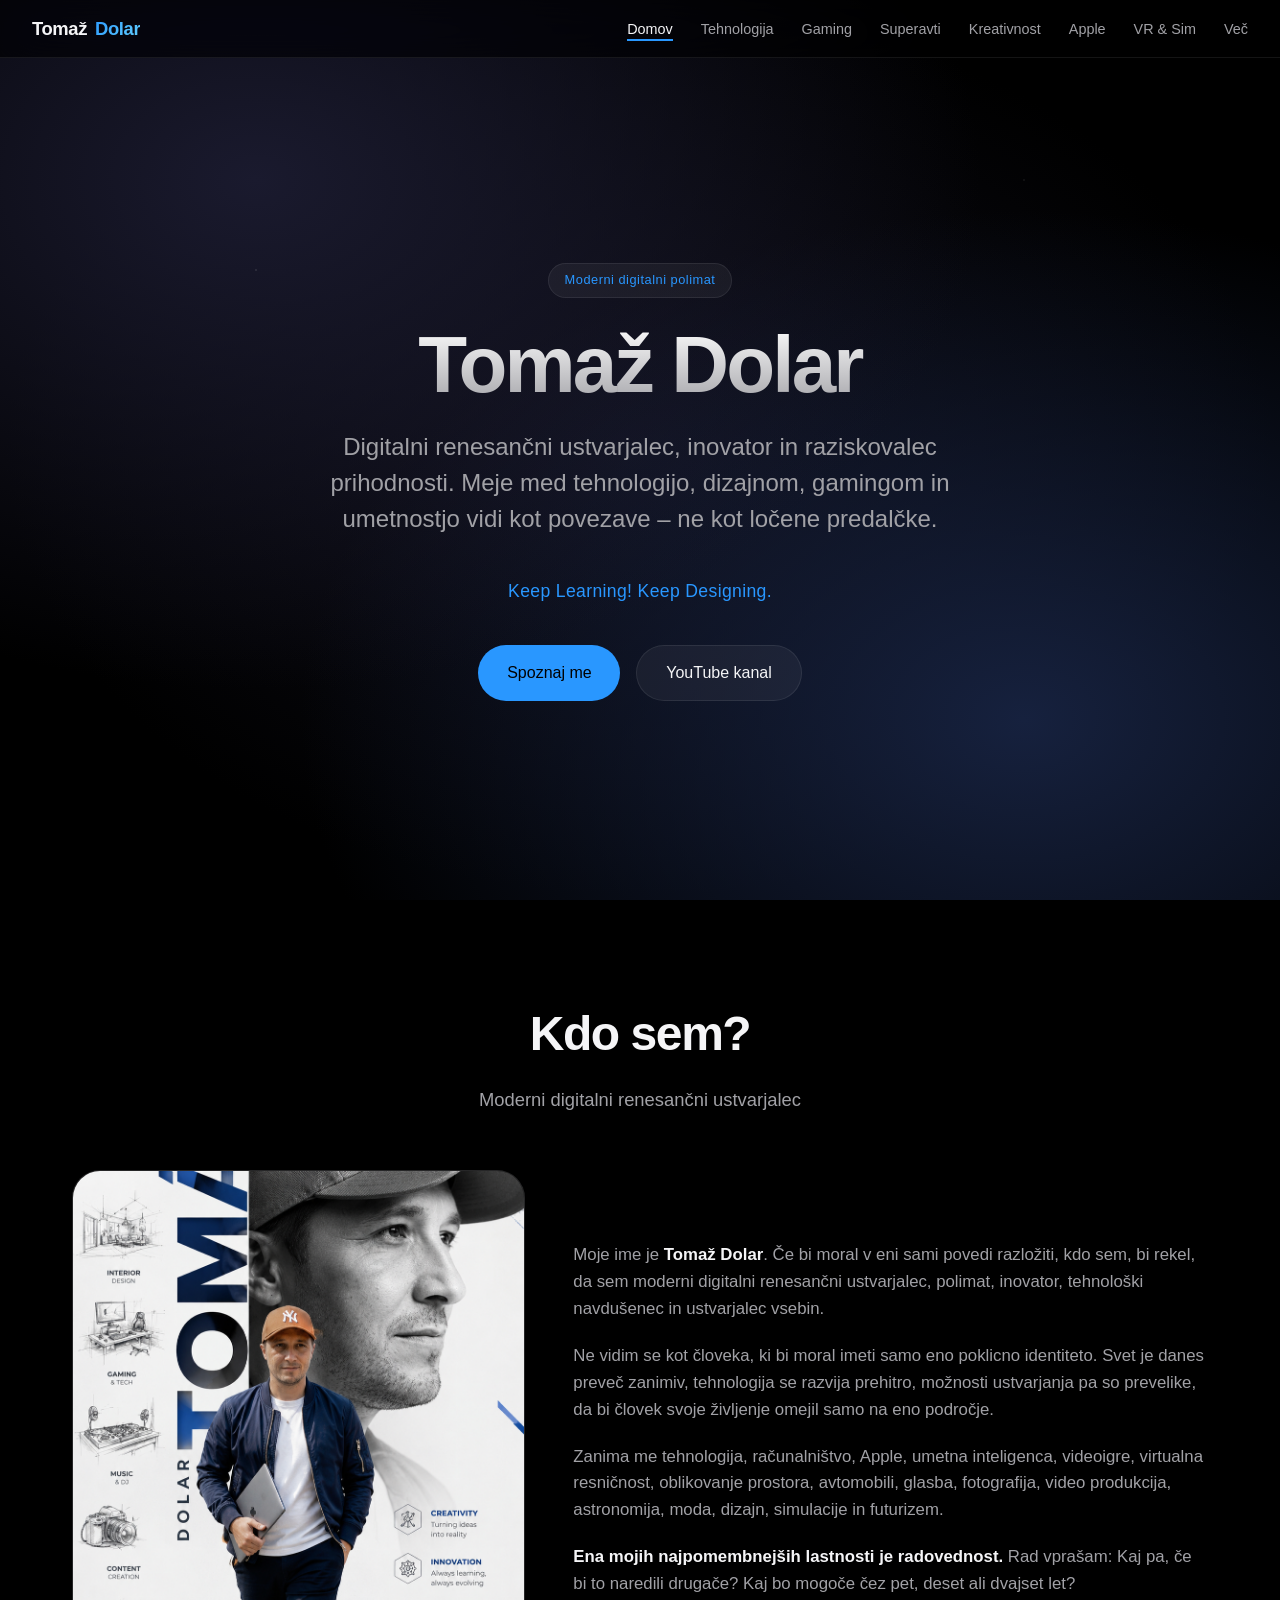
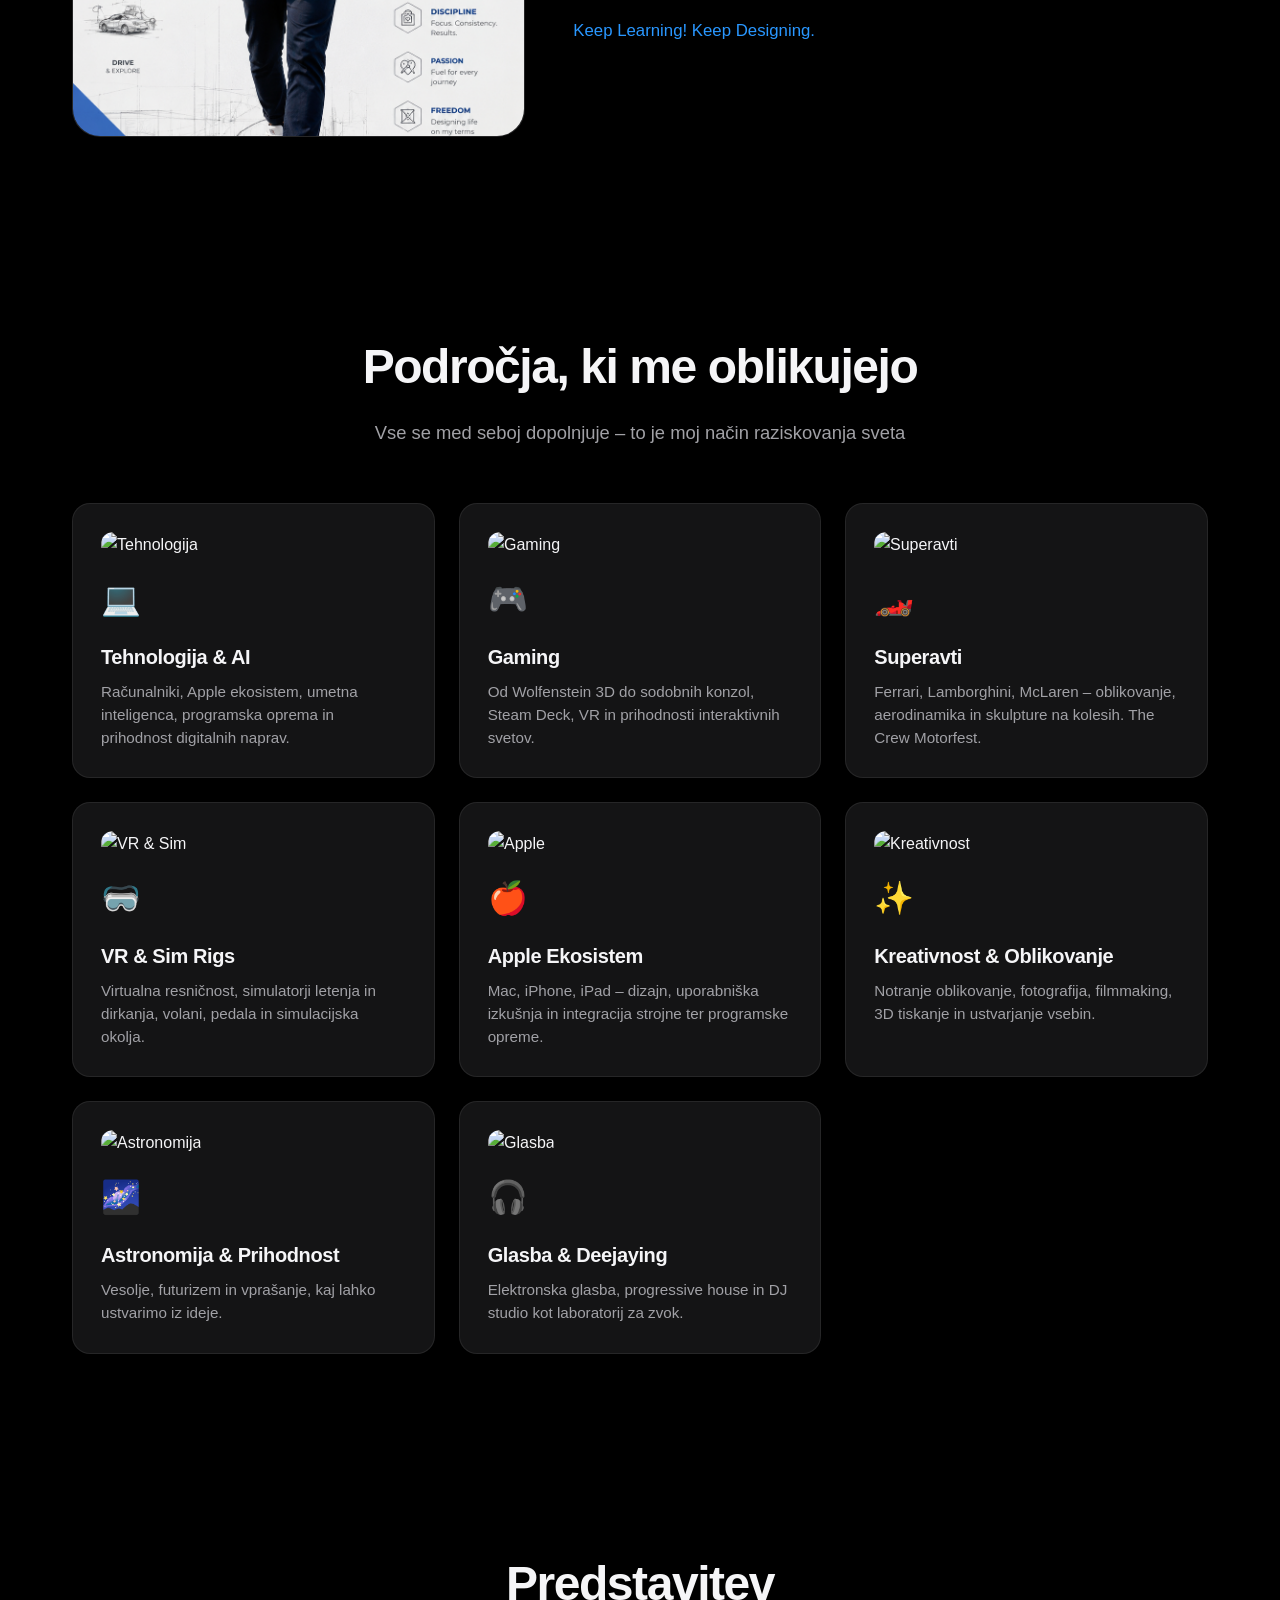
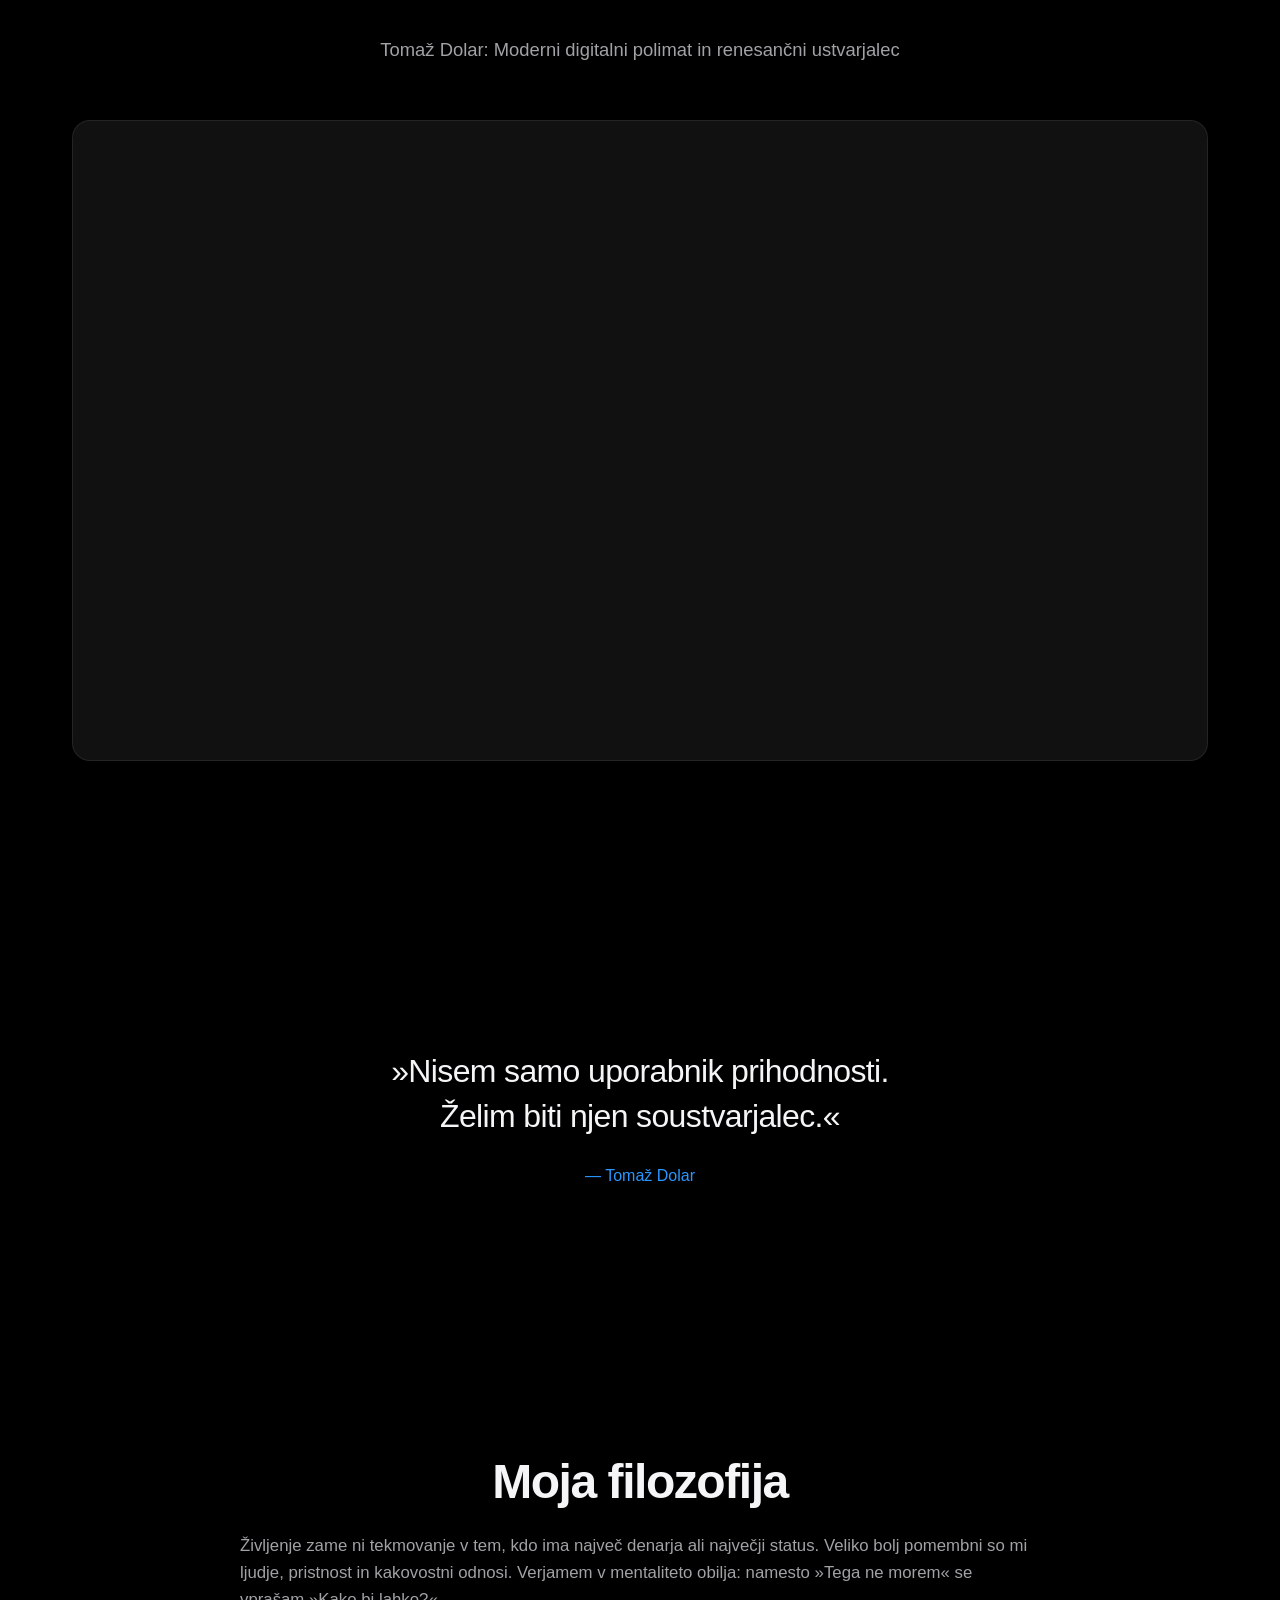
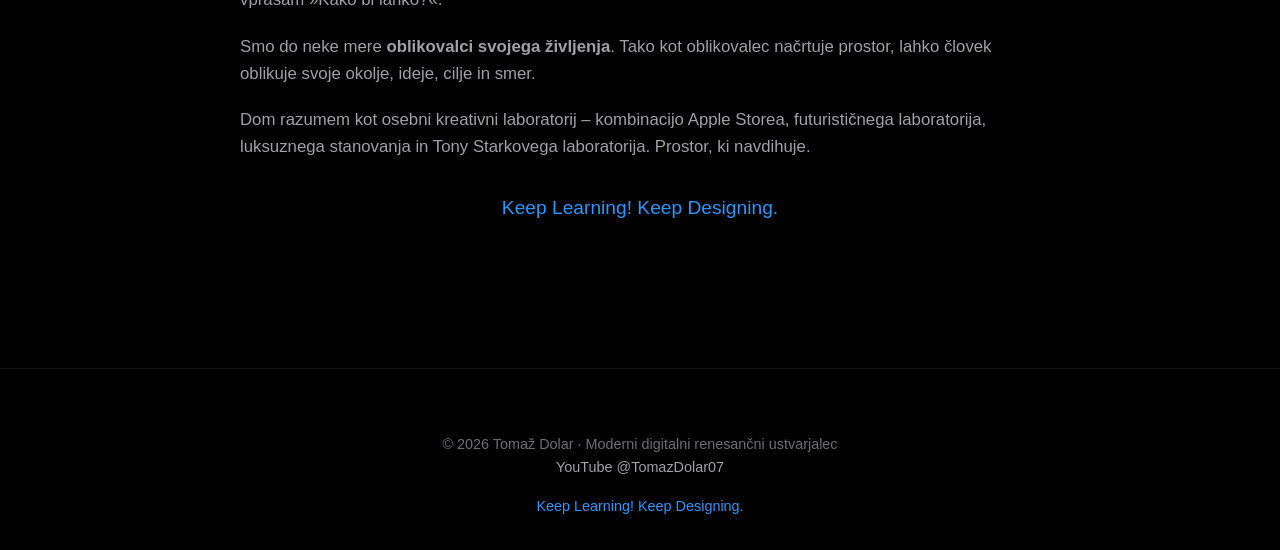
==== commit cf00a4b1: "Use personal profile photo images/tomaz-dolar.jpg instead of Unsplash placeholder" ====
--- a/index.html
+++ b/index.html
@@ -48,7 +48,7 @@
 
     <div class="about-grid fade-in">
       <div class="about-image">
-        <img src="https://images.unsplash.com/photo-1507003211169-0a1dd7228f2d?w=800&q=80" alt="Tomaž Dolar – portret" loading="lazy">
+        <img src="images/tomaz-dolar.jpg" alt="Tomaž Dolar – portret" loading="lazy">
       </div>
       <div class="about-text">
         <p>
--- a/css/style.css
+++ b/css/style.css
@@ -1,18 +1,216 @@
-:root{--bg-primary:#000;--bg-secondary:#0a0a0a;--bg-card:rgba(28,28,30,.72);--bg-glass:rgba(255,255,255,.06);--text-primary:#f5f5f7;--text-secondary:#a1a1a6;--text-tertiary:#6e6e73;--accent:#2997ff;--accent-hover:#0071e3;--gradient-3:linear-gradient(135deg,#4facfe,#00f2fe);--radius:18px;--radius-sm:12px;--shadow:0 20px 60px rgba(0,0,0,.5);--transition:all .4s cubic-bezier(.25,.1,.25,1);--font:-apple-system,BlinkMacSystemFont,"SF Pro Display","Segoe UI",Roboto,Helvetica,Arial,sans-serif}
-*{margin:0;padding:0;box-sizing:border-box}html{scroll-behavior:smooth}body{font-family:var(--font);background:#000;color:var(--text-primary);line-height:1.6;-webkit-font-smoothing:antialiased}
-.bg-animated{position:fixed;inset:0;z-index:-2;background:#000}.bg-animated::before{content:"";position:absolute;width:150%;height:150%;top:-25%;left:-25%;background:radial-gradient(ellipse at 20% 30%,rgba(41,151,255,.15),transparent 50%),radial-gradient(ellipse at 80% 70%,rgba(118,75,162,.12),transparent 50%);animation:bgMove 25s ease-in-out infinite alternate}@keyframes bgMove{0%{transform:translate(0,0)}100%{transform:translate(3%,-4%)}}
-.nav{position:fixed;top:0;left:0;right:0;z-index:1000;padding:0 24px;height:52px;display:flex;align-items:center;justify-content:space-between;background:rgba(0,0,0,.72);backdrop-filter:blur(20px);border-bottom:1px solid rgba(255,255,255,.08)}.nav-logo{font-size:1.15rem;font-weight:600;color:#f5f5f7;text-decoration:none}.nav-logo span{background:var(--gradient-3);-webkit-background-clip:text;-webkit-text-fill-color:transparent}.nav-links{display:flex;gap:4px;list-style:none}.nav-links a{color:var(--text-secondary);text-decoration:none;font-size:.8rem;padding:6px 12px;border-radius:980px}.nav-links a:hover,.nav-links a.active{color:#fff;background:rgba(255,255,255,.1)}.nav-toggle{display:none;background:none;border:none;color:#fff;font-size:1.4rem}
-.hero{min-height:100vh;display:flex;flex-direction:column;justify-content:center;align-items:center;text-align:center;padding:120px 24px 80px}.hero-badge{padding:6px 16px;border-radius:980px;background:rgba(41,151,255,.15);color:var(--accent);font-size:.8rem;margin-bottom:24px}.hero h1{font-size:clamp(2.8rem,8vw,5.5rem);font-weight:700;letter-spacing:-.04em;margin-bottom:20px}.hero h1 .gradient{background:linear-gradient(90deg,#2997ff,#a855f7,#ec4899);-webkit-background-clip:text;-webkit-text-fill-color:transparent}.hero-subtitle{font-size:clamp(1.1rem,2.5vw,1.5rem);color:var(--text-secondary);max-width:680px;margin:0 auto 40px}.hero-cta{display:flex;gap:16px;flex-wrap:wrap;justify-content:center}
-.btn{display:inline-flex;align-items:center;padding:14px 28px;border-radius:980px;font-size:1rem;font-weight:500;text-decoration:none;transition:var(--transition);border:none;cursor:pointer}.btn-primary{background:var(--accent);color:#fff}.btn-primary:hover{background:var(--accent-hover);transform:scale(1.03)}.btn-secondary{background:rgba(255,255,255,.1);color:#fff;border:1px solid rgba(255,255,255,.15)}
-.section{padding:100px 24px;max-width:1200px;margin:0 auto}.section-header{text-align:center;margin-bottom:60px}.section-header h2{font-size:clamp(2rem,5vw,3.2rem);font-weight:700;margin-bottom:16px}.section-header p{font-size:1.2rem;color:var(--text-secondary);max-width:640px;margin:0 auto}
-.cards-grid{display:grid;grid-template-columns:repeat(auto-fill,minmax(280px,1fr));gap:24px}.card{background:var(--bg-card);border-radius:var(--radius);overflow:hidden;border:1px solid rgba(255,255,255,.08);transition:var(--transition);text-decoration:none;color:inherit}.card:hover{transform:translateY(-8px);border-color:rgba(255,255,255,.18);box-shadow:var(--shadow)}.card-img{width:100%;height:180px;object-fit:cover;display:block}.card-body{padding:24px}.card-body h3{font-size:1.25rem;font-weight:600;margin-bottom:8px;color:#f5f5f7}.card-body p{color:var(--text-secondary);font-size:.95rem}.card-link{display:inline-block;margin-top:16px;color:var(--accent);font-size:.9rem}
-.about-grid{display:grid;grid-template-columns:1fr 1.2fr;gap:60px;align-items:center}.about-img-wrap{border-radius:24px;overflow:hidden;aspect-ratio:9/16;max-height:640px;background:var(--bg-secondary);box-shadow:0 24px 80px rgba(0,0,0,.45)}.about-img-wrap img{width:100%;height:100%;object-fit:cover;object-position:center top}.about-content h2{font-size:clamp(1.8rem,4vw,2.6rem);font-weight:700;margin-bottom:20px}.about-content p{color:var(--text-secondary);font-size:1.05rem;margin-bottom:16px;line-height:1.7}.motto{font-size:1.3rem;font-weight:600;background:var(--gradient-3);-webkit-background-clip:text;-webkit-text-fill-color:transparent;margin-top:24px}
-.video-section{padding:80px 24px;max-width:1000px;margin:0 auto}.video-wrapper{position:relative;padding-bottom:56.25%;height:0;border-radius:var(--radius);overflow:hidden;box-shadow:var(--shadow);border:1px solid rgba(255,255,255,.1)}.video-wrapper iframe{position:absolute;inset:0;width:100%;height:100%;border:0}
-.gallery{display:grid;grid-template-columns:repeat(auto-fill,minmax(220px,1fr));gap:16px;margin-top:40px}.gallery img{width:100%;height:200px;object-fit:cover;border-radius:var(--radius-sm);transition:var(--transition)}.gallery img:hover{transform:scale(1.04)}
-.content-block{max-width:800px;margin:0 auto 60px}.content-block h3{font-size:1.6rem;font-weight:600;margin:40px 0 16px}.content-block p{color:var(--text-secondary);font-size:1.05rem;line-height:1.75;margin-bottom:18px}
-.footer{padding:60px 24px 40px;text-align:center;border-top:1px solid rgba(255,255,255,.08);margin-top:80px}.footer p{color:var(--text-tertiary);font-size:.9rem}.footer a{color:var(--accent);text-decoration:none}.footer-links{display:flex;gap:24px;justify-content:center;margin-bottom:24px;flex-wrap:wrap}.footer-links a{color:var(--text-secondary);font-size:.9rem}
-.page-hero{padding:140px 24px 60px;text-align:center}.page-hero h1{font-size:clamp(2.2rem,6vw,3.8rem);font-weight:700;margin-bottom:16px}.page-hero p{font-size:1.2rem;color:var(--text-secondary);max-width:600px;margin:0 auto}
-.quote-block{max-width:700px;margin:60px auto;padding:40px;background:var(--bg-glass);border-radius:var(--radius);border-left:4px solid var(--accent);font-size:1.25rem;font-style:italic;line-height:1.6}.quote-block cite{display:block;margin-top:16px;font-size:.95rem;font-style:normal;color:var(--text-secondary)}
-.reveal{opacity:0;transform:translateY(40px);transition:opacity .8s ease,transform .8s ease}.reveal.visible{opacity:1;transform:translateY(0)}
-@media(max-width:900px){.about-grid{grid-template-columns:1fr}.nav-links{display:none}.nav-toggle{display:block}.nav-links.open{display:flex;flex-direction:column;position:absolute;top:52px;left:0;right:0;background:rgba(0,0,0,.95);padding:20px;gap:8px}}
-@media(max-width:600px){.hero{padding:100px 16px 60px}.section{padding:60px 16px}.cards-grid{grid-template-columns:1fr}}
+/* Tomaž Dolar – Modern Digital Renaissance Website - Apple-inspired */
+
+:root {
+  --bg-primary: #000000;
+  --bg-secondary: #0a0a0a;
+  --bg-card: rgba(28, 28, 30, 0.72);
+  --bg-glass: rgba(255, 255, 255, 0.05);
+  --text-primary: #f5f5f7;
+  --text-secondary: #a1a1a6;
+  --text-muted: #6e6e73;
+  --accent: #2997ff;
+  --accent-glow: rgba(41, 151, 255, 0.35);
+  --border: rgba(255, 255, 255, 0.08);
+  --radius: 18px;
+  --radius-lg: 28px;
+  --transition: all 0.45s cubic-bezier(0.25, 0.1, 0.25, 1);
+  --font: -apple-system, BlinkMacSystemFont, "SF Pro Display", "Segoe UI", Roboto, "Helvetica Neue", Arial, sans-serif;
+}
+
+*, *::before, *::after { margin: 0; padding: 0; box-sizing: border-box; }
+html { scroll-behavior: smooth; font-size: 16px; }
+body {
+  font-family: var(--font);
+  background: var(--bg-primary);
+  color: var(--text-primary);
+  line-height: 1.6;
+  overflow-x: hidden;
+  -webkit-font-smoothing: antialiased;
+}
+
+.bg-animated {
+  position: fixed; inset: 0; z-index: -2;
+  background: radial-gradient(ellipse at 20% 20%, #1a1a2e 0%, transparent 50%),
+              radial-gradient(ellipse at 80% 80%, #16213e 0%, transparent 50%),
+              radial-gradient(ellipse at 50% 50%, #0f0f1a 0%, #000 70%);
+  animation: bgPulse 18s ease-in-out infinite alternate;
+}
+@keyframes bgPulse {
+  0% { filter: hue-rotate(0deg) brightness(1); }
+  50% { filter: hue-rotate(15deg) brightness(1.05); }
+  100% { filter: hue-rotate(-10deg) brightness(0.95); }
+}
+
+.bg-particles {
+  position: fixed; inset: 0; z-index: -1;
+  background-image:
+    radial-gradient(1.5px 1.5px at 20% 30%, rgba(255,255,255,0.15) 50%, transparent 50%),
+    radial-gradient(1px 1px at 60% 70%, rgba(41,151,255,0.2) 50%, transparent 50%),
+    radial-gradient(1.5px 1.5px at 80% 20%, rgba(255,255,255,0.1) 50%, transparent 50%),
+    radial-gradient(1px 1px at 40% 80%, rgba(41,151,255,0.15) 50%, transparent 50%);
+  animation: particleMove 40s linear infinite; opacity: 0.6;
+}
+@keyframes particleMove {
+  0% { background-position: 0 0, 0 0, 0 0, 0 0; }
+  100% { background-position: 100px 80px, -80px 120px, 60px -40px, -40px 90px; }
+}
+
+.nav {
+  position: fixed; top: 0; left: 0; right: 0; z-index: 1000;
+  padding: 0.85rem 2rem; display: flex; align-items: center; justify-content: space-between;
+  background: rgba(0, 0, 0, 0.65); backdrop-filter: saturate(180%) blur(20px);
+  -webkit-backdrop-filter: saturate(180%) blur(20px);
+  border-bottom: 1px solid var(--border); transition: var(--transition);
+}
+.nav.scrolled { padding: 0.6rem 2rem; background: rgba(0, 0, 0, 0.85); }
+.nav-logo {
+  font-size: 1.15rem; font-weight: 600; letter-spacing: -0.02em;
+  color: var(--text-primary); text-decoration: none; display: flex; align-items: center; gap: 0.5rem;
+}
+.nav-logo span {
+  background: linear-gradient(135deg, #2997ff, #64d2ff);
+  -webkit-background-clip: text; -webkit-text-fill-color: transparent; background-clip: text;
+}
+.nav-links { display: flex; gap: 1.75rem; list-style: none; }
+.nav-links a {
+  color: var(--text-secondary); text-decoration: none; font-size: 0.9rem;
+  font-weight: 400; transition: color 0.25s ease; position: relative;
+}
+.nav-links a:hover, .nav-links a.active { color: var(--text-primary); }
+.nav-links a::after {
+  content: ''; position: absolute; bottom: -4px; left: 0; width: 0; height: 1.5px;
+  background: var(--accent); transition: width 0.3s ease;
+}
+.nav-links a:hover::after, .nav-links a.active::after { width: 100%; }
+.nav-toggle { display: none; background: none; border: none; color: var(--text-primary); font-size: 1.5rem; cursor: pointer; }
+
+.hero {
+  min-height: 100vh; display: flex; align-items: center; justify-content: center;
+  padding: 8rem 2rem 4rem; text-align: center; position: relative;
+}
+.hero-content { max-width: 900px; animation: fadeUp 1s ease-out; }
+@keyframes fadeUp {
+  from { opacity: 0; transform: translateY(40px); }
+  to { opacity: 1; transform: translateY(0); }
+}
+.hero-badge {
+  display: inline-block; padding: 0.4rem 1rem; background: var(--bg-glass);
+  border: 1px solid var(--border); border-radius: 100px; font-size: 0.8rem;
+  color: var(--accent); margin-bottom: 1.5rem; letter-spacing: 0.04em;
+}
+.hero h1 {
+  font-size: clamp(2.8rem, 7vw, 5rem); font-weight: 700; letter-spacing: -0.035em;
+  line-height: 1.08; margin-bottom: 1.25rem;
+  background: linear-gradient(180deg, #fff 0%, #a1a1a6 100%);
+  -webkit-background-clip: text; -webkit-text-fill-color: transparent; background-clip: text;
+}
+.hero-subtitle {
+  font-size: clamp(1.15rem, 2.5vw, 1.5rem); color: var(--text-secondary);
+  max-width: 640px; margin: 0 auto 2.5rem; font-weight: 400; line-height: 1.5;
+}
+.hero-moto { font-size: 1.1rem; color: var(--accent); font-weight: 500; letter-spacing: 0.02em; margin-bottom: 2.5rem; }
+.btn-group { display: flex; gap: 1rem; justify-content: center; flex-wrap: wrap; }
+.btn {
+  display: inline-flex; align-items: center; gap: 0.5rem; padding: 0.9rem 1.8rem;
+  border-radius: 980px; font-size: 1rem; font-weight: 500; text-decoration: none;
+  transition: var(--transition); cursor: pointer; border: none;
+}
+.btn-primary { background: var(--accent); color: #000; }
+.btn-primary:hover { background: #64d2ff; transform: scale(1.03); box-shadow: 0 0 30px var(--accent-glow); }
+.btn-secondary { background: var(--bg-glass); color: var(--text-primary); border: 1px solid var(--border); }
+.btn-secondary:hover { background: rgba(255,255,255,0.12); transform: scale(1.03); }
+
+.section { padding: 6rem 2rem; max-width: 1200px; margin: 0 auto; }
+.section-title {
+  font-size: clamp(2rem, 4vw, 3rem); font-weight: 700; letter-spacing: -0.03em;
+  margin-bottom: 0.75rem; text-align: center;
+}
+.section-subtitle {
+  text-align: center; color: var(--text-secondary); font-size: 1.15rem;
+  max-width: 600px; margin: 0 auto 3.5rem;
+}
+
+.about-grid { display: grid; grid-template-columns: 1fr 1.4fr; gap: 3rem; align-items: center; }
+.about-image {
+  position: relative; border-radius: var(--radius-lg); overflow: hidden;
+  aspect-ratio: 4/5; background: var(--bg-card); border: 1px solid var(--border);
+}
+.about-image img { width: 100%; height: 100%; object-fit: cover; transition: transform 0.8s ease; }
+.about-image:hover img { transform: scale(1.05); }
+.about-text p { color: var(--text-secondary); margin-bottom: 1.25rem; font-size: 1.05rem; }
+.about-text strong { color: var(--text-primary); }
+
+.cards-grid { display: grid; grid-template-columns: repeat(auto-fill, minmax(280px, 1fr)); gap: 1.5rem; }
+.card {
+  background: var(--bg-card); border: 1px solid var(--border); border-radius: var(--radius);
+  padding: 1.75rem; transition: var(--transition); backdrop-filter: blur(20px);
+  text-decoration: none; color: inherit; display: block; overflow: hidden; position: relative;
+}
+.card:hover {
+  transform: translateY(-6px); border-color: rgba(41, 151, 255, 0.35);
+  box-shadow: 0 20px 40px rgba(0,0,0,0.4), 0 0 30px var(--accent-glow);
+}
+.card-icon { font-size: 2rem; margin-bottom: 1rem; display: block; }
+.card h3 { font-size: 1.25rem; font-weight: 600; margin-bottom: 0.5rem; letter-spacing: -0.02em; }
+.card p { color: var(--text-secondary); font-size: 0.95rem; line-height: 1.5; }
+.card-img { width: 100%; height: 160px; object-fit: cover; border-radius: 12px; margin-bottom: 1rem; }
+
+.gallery {
+  display: grid; grid-template-columns: repeat(auto-fill, minmax(200px, 1fr));
+  gap: 1rem; margin-top: 2rem;
+}
+.gallery img {
+  width: 100%; aspect-ratio: 4/3; object-fit: cover; border-radius: 14px;
+  border: 1px solid var(--border); transition: var(--transition); cursor: pointer;
+}
+.gallery img:hover { transform: scale(1.04); box-shadow: 0 12px 30px rgba(0,0,0,0.5); }
+
+.video-wrapper {
+  position: relative; padding-bottom: 56.25%; height: 0; overflow: hidden;
+  border-radius: var(--radius); border: 1px solid var(--border); margin: 2rem 0; background: #111;
+}
+.video-wrapper iframe { position: absolute; top: 0; left: 0; width: 100%; height: 100%; border: 0; }
+.video-grid { display: grid; grid-template-columns: repeat(auto-fit, minmax(320px, 1fr)); gap: 1.5rem; margin-top: 2rem; }
+
+.quote-block { max-width: 800px; margin: 0 auto; text-align: center; padding: 4rem 2rem; }
+.quote-block blockquote {
+  font-size: clamp(1.4rem, 3vw, 2rem); font-weight: 500; letter-spacing: -0.02em;
+  line-height: 1.4; color: var(--text-primary); margin-bottom: 1.5rem;
+}
+.quote-block cite { color: var(--accent); font-style: normal; font-size: 1rem; }
+
+.footer {
+  padding: 4rem 2rem 2rem; border-top: 1px solid var(--border);
+  text-align: center; color: var(--text-muted); font-size: 0.9rem;
+}
+.footer a { color: var(--text-secondary); text-decoration: none; }
+.footer a:hover { color: var(--accent); }
+.footer-moto { margin-top: 1rem; color: var(--accent); font-weight: 500; }
+
+.page-hero { padding: 9rem 2rem 4rem; text-align: center; }
+.page-hero h1 {
+  font-size: clamp(2.2rem, 5vw, 3.5rem); font-weight: 700;
+  letter-spacing: -0.03em; margin-bottom: 1rem;
+}
+.page-hero p { color: var(--text-secondary); font-size: 1.2rem; max-width: 640px; margin: 0 auto; }
+.content-block { max-width: 800px; margin: 0 auto 3rem; }
+.content-block p { color: var(--text-secondary); margin-bottom: 1.25rem; font-size: 1.05rem; }
+.content-block h2 { font-size: 1.6rem; margin: 2.5rem 0 1rem; letter-spacing: -0.02em; }
+
+.fade-in { opacity: 0; transform: translateY(30px); transition: opacity 0.7s ease, transform 0.7s ease; }
+.fade-in.visible { opacity: 1; transform: translateY(0); }
+
+@media (max-width: 900px) {
+  .about-grid { grid-template-columns: 1fr; }
+  .nav-links {
+    display: none; position: absolute; top: 100%; left: 0; right: 0;
+    background: rgba(0,0,0,0.95); flex-direction: column; padding: 1.5rem;
+    gap: 1rem; border-bottom: 1px solid var(--border);
+  }
+  .nav-links.open { display: flex; }
+  .nav-toggle { display: block; }
+}
+@media (max-width: 600px) {
+  .section { padding: 4rem 1.25rem; }
+  .hero { padding: 7rem 1.25rem 3rem; }
+}
